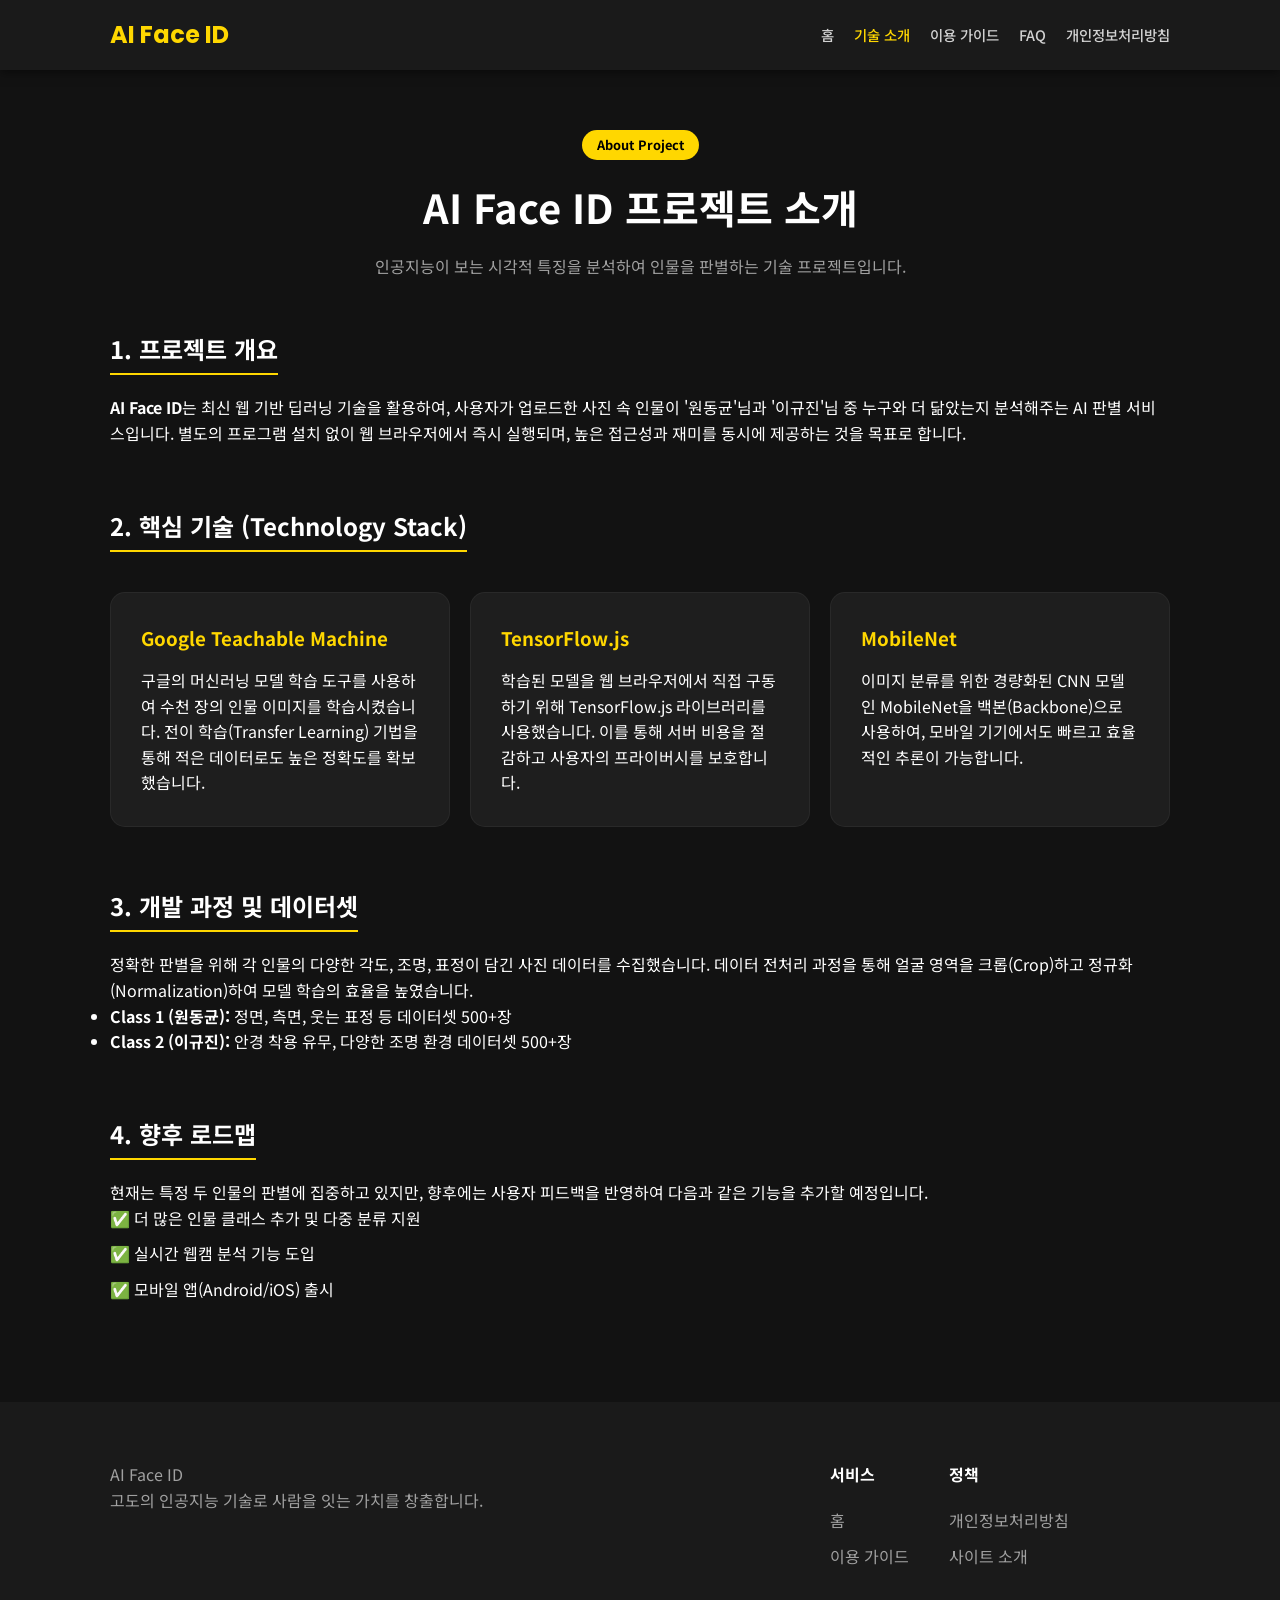
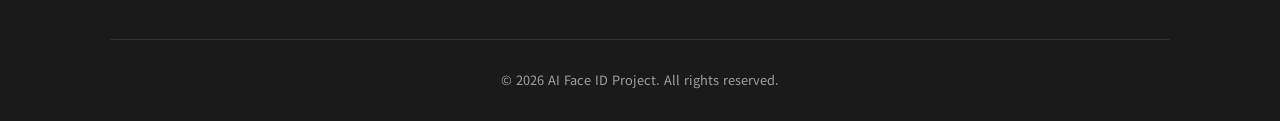
==== about.html @ f64ca8bc "Enhance site for AdSense approval: update policies, improve content, fix navigation" ====
<!DOCTYPE html>
<html lang="ko">
<head>
    <meta charset="UTF-8">
    <meta name="viewport" content="width=device-width, initial-scale=1.0">
    <title>기술 소개 | AI Face ID</title>
    <meta name="description" content="AI Face ID 서비스에 적용된 딥러닝 기술과 개발 배경을 소개합니다. Google Teachable Machine과 TensorFlow.js를 활용했습니다.">
    <link rel="stylesheet" href="style.css">
    <link href="https://fonts.googleapis.com/css2?family=Noto+Sans+KR:wght@300;400;500;700&family=Poppins:wght@600;700&display=swap" rel="stylesheet">
</head>
<body>
    <nav class="navbar">
        <div class="nav-container">
            <a href="index.html" class="nav-logo">AI Face ID</a>
            <div class="nav-menu">
                <a href="index.html">홈</a>
                <a href="about.html" class="active">기술 소개</a>
                <a href="guide.html">이용 가이드</a>
                <a href="faq.html">FAQ</a>
                <a href="privacy.html">개인정보처리방침</a>
            </div>
        </div>
    </nav>

    <main class="main-wrapper container page-content">
        <header class="page-header">
            <span class="badge">About Project</span>
            <h1>AI Face ID 프로젝트 소개</h1>
            <p>인공지능이 보는 시각적 특징을 분석하여 인물을 판별하는 기술 프로젝트입니다.</p>
        </header>

        <section class="content-section">
            <h2>1. 프로젝트 개요</h2>
            <p><strong>AI Face ID</strong>는 최신 웹 기반 딥러닝 기술을 활용하여, 사용자가 업로드한 사진 속 인물이 '원동균'님과 '이규진'님 중 누구와 더 닮았는지 분석해주는 AI 판별 서비스입니다. 별도의 프로그램 설치 없이 웹 브라우저에서 즉시 실행되며, 높은 접근성과 재미를 동시에 제공하는 것을 목표로 합니다.</p>
        </section>
        
        <section class="content-section">
            <h2>2. 핵심 기술 (Technology Stack)</h2>
            <div class="tech-grid">
                <div class="tech-card">
                    <h3>Google Teachable Machine</h3>
                    <p>구글의 머신러닝 모델 학습 도구를 사용하여 수천 장의 인물 이미지를 학습시켰습니다. 전이 학습(Transfer Learning) 기법을 통해 적은 데이터로도 높은 정확도를 확보했습니다.</p>
                </div>
                <div class="tech-card">
                    <h3>TensorFlow.js</h3>
                    <p>학습된 모델을 웹 브라우저에서 직접 구동하기 위해 TensorFlow.js 라이브러리를 사용했습니다. 이를 통해 서버 비용을 절감하고 사용자의 프라이버시를 보호합니다.</p>
                </div>
                <div class="tech-card">
                    <h3>MobileNet</h3>
                    <p>이미지 분류를 위한 경량화된 CNN 모델인 MobileNet을 백본(Backbone)으로 사용하여, 모바일 기기에서도 빠르고 효율적인 추론이 가능합니다.</p>
                </div>
            </div>
        </section>

        <section class="content-section">
            <h2>3. 개발 과정 및 데이터셋</h2>
            <p>정확한 판별을 위해 각 인물의 다양한 각도, 조명, 표정이 담긴 사진 데이터를 수집했습니다. 데이터 전처리 과정을 통해 얼굴 영역을 크롭(Crop)하고 정규화(Normalization)하여 모델 학습의 효율을 높였습니다.</p>
            <ul>
                <li><strong>Class 1 (원동균):</strong> 정면, 측면, 웃는 표정 등 데이터셋 500+장</li>
                <li><strong>Class 2 (이규진):</strong> 안경 착용 유무, 다양한 조명 환경 데이터셋 500+장</li>
            </ul>
        </section>

        <section class="content-section">
            <h2>4. 향후 로드맵</h2>
            <p>현재는 특정 두 인물의 판별에 집중하고 있지만, 향후에는 사용자 피드백을 반영하여 다음과 같은 기능을 추가할 예정입니다.</p>
            <ul class="roadmap-list">
                <li>✅ 더 많은 인물 클래스 추가 및 다중 분류 지원</li>
                <li>✅ 실시간 웹캠 분석 기능 도입</li>
                <li>✅ 모바일 앱(Android/iOS) 출시</li>
            </ul>
        </section>
    </main>

    <footer class="footer">
        <div class="footer-container">
            <div class="footer-info">
                <p class="footer-logo">AI Face ID</p>
                <p>고도의 인공지능 기술로 사람을 잇는 가치를 창출합니다.</p>
            </div>
            <div class="footer-nav">
                <div class="footer-col">
                    <h4>서비스</h4>
                    <a href="index.html">홈</a>
                    <a href="guide.html">이용 가이드</a>
                </div>
                <div class="footer-col">
                    <h4>정책</h4>
                    <a href="privacy.html">개인정보처리방침</a>
                    <a href="about.html">사이트 소개</a>
                </div>
            </div>
            <p class="copyright">&copy; 2026 AI Face ID Project. All rights reserved.</p>
        </div>
    </footer>
</body>
</html>
---- style.css ----
:root {
    --primary-color: #ffd700;
    --secondary-color: #ffffff;
    --bg-dark: #121212;
    --card-bg: #1e1e1e;
    --accent-color: #f39c12;
    --text-muted: #a0a0a0;
    --input-bg: #2d2d2d;
    --nav-bg: #1a1a1a;
}

* {
    box-sizing: border-box;
    margin: 0;
    padding: 0;
    transition: background-color 0.3s, color 0.3s;
}

body {
    background-color: var(--bg-dark);
    color: var(--secondary-color);
    font-family: 'Noto Sans KR', sans-serif;
    line-height: 1.6;
}

/* Navbar */
.navbar {
    background-color: var(--nav-bg);
    height: 70px;
    display: flex;
    align-items: center;
    position: sticky;
    top: 0;
    z-index: 1000;
    box-shadow: 0 2px 10px rgba(0,0,0,0.5);
}

.nav-container {
    width: 100%;
    max-width: 1100px;
    margin: 0 auto;
    padding: 0 20px;
    display: flex;
    justify-content: space-between;
    align-items: center;
}

.nav-logo {
    font-family: 'Poppins', sans-serif;
    font-size: 1.5rem;
    font-weight: 700;
    color: var(--primary-color);
    text-decoration: none;
}

.nav-menu {
    display: flex;
    align-items: center;
    gap: 20px;
}

.nav-menu a {
    text-decoration: none;
    color: var(--secondary-color);
    font-weight: 500;
    font-size: 0.9rem;
    opacity: 0.8;
    transition: opacity 0.3s;
}

.nav-menu a:hover, .nav-menu a.active {
    color: var(--primary-color);
    opacity: 1;
}

/* Page Header */
.page-header {
    text-align: center;
    margin-bottom: 50px;
    padding-top: 20px;
}

.page-header h1 {
    font-size: 2.5rem;
    margin: 15px 0;
}

.page-header p {
    color: var(--text-muted);
}

.badge {
    background: var(--primary-color);
    color: #000;
    padding: 5px 15px;
    border-radius: 50px;
    font-weight: 700;
    font-size: 0.8rem;
    display: inline-block;
}

/* Tech Grid (About Page) */
.tech-grid {
    display: grid;
    grid-template-columns: repeat(auto-fit, minmax(250px, 1fr));
    gap: 20px;
    margin-top: 20px;
}

.tech-card {
    background: var(--card-bg);
    padding: 30px;
    border-radius: 15px;
    border: 1px solid rgba(255, 255, 255, 0.05);
}

.tech-card h3 {
    color: var(--primary-color);
    margin-bottom: 15px;
}

/* Guide Step Cards */
.step-card {
    background: var(--card-bg);
    border-radius: 15px;
    padding: 30px;
    margin-bottom: 20px;
    display: flex;
    gap: 20px;
    align-items: flex-start;
}

.step-number {
    font-size: 2rem;
    font-weight: 900;
    color: rgba(255, 255, 255, 0.1);
    line-height: 1;
}

.step-content h3 {
    margin-bottom: 10px;
    color: var(--secondary-color);
}

.tip-box {
    background: rgba(255, 215, 0, 0.1); /* Low opacity gold */
    border-left: 4px solid var(--primary-color);
    padding: 15px;
    margin-top: 15px;
    border-radius: 5px;
}

.tip-box ul {
    list-style: none;
    margin-top: 10px;
    font-size: 0.9rem;
}

/* FAQ List */
.faq-list {
    display: flex;
    flex-direction: column;
    gap: 15px;
}

.faq-item {
    background: var(--card-bg);
    padding: 25px;
    border-radius: 15px;
    border: 1px solid rgba(255, 255, 255, 0.05);
}

.question {
    color: var(--primary-color);
    margin-bottom: 10px;
    font-size: 1.1rem;
}

.answer {
    color: var(--text-muted);
    padding-left: 10px;
    border-left: 2px solid rgba(255, 255, 255, 0.1);
}

/* Generic Sections */
.content-section {
    margin-bottom: 60px;
}

.content-section h2 {
    border-bottom: 2px solid var(--primary-color);
    display: inline-block;
    padding-bottom: 5px;
    margin-bottom: 20px;
}

.roadmap-list li {
    margin-bottom: 10px;
    list-style: none;
}

/* Footer & Global Layout */
.main-wrapper {
    min-height: 60vh;
    padding: 40px 20px;
    max-width: 1100px;
    margin: 0 auto;
}

.footer {
    background: var(--nav-bg);
    padding: 60px 0 30px;
    color: var(--text-muted);
    margin-top: auto;
}

.footer-container {
    max-width: 1100px;
    margin: 0 auto;
    padding: 0 20px;
    display: grid;
    grid-template-columns: 2fr 1fr;
    gap: 40px;
}

.footer-nav {
    display: flex;
    gap: 40px;
}

.footer-col h4 {
    color: #fff;
    margin-bottom: 20px;
}

.footer-col a {
    display: block;
    color: var(--text-muted);
    text-decoration: none;
    margin-bottom: 10px;
    transition: color 0.3s;
}

.footer-col a:hover {
    color: var(--primary-color);
}

.copyright {
    grid-column: 1 / -1;
    border-top: 1px solid rgba(255,255,255,0.1);
    padding-top: 30px;
    margin-top: 20px;
    text-align: center;
    font-size: 0.8rem;
}

/* Hero & Buttons (From original) */
.hero-banner {
    background: linear-gradient(rgba(0,0,0,0.7), rgba(0,0,0,0.7)), url('https://images.unsplash.com/photo-1507146426996-ef05306b995a?auto=format&fit=crop&q=80&w=1000') no-repeat center/cover;
    height: 400px;
    display: flex;
    justify-content: center;
    align-items: center;
    text-align: center;
    color: #fff;
}

.hero-content h1 {
    font-size: 3rem;
    margin-bottom: 15px;
    font-family: 'Poppins', sans-serif;
}

.btn-main {
    display: inline-block;
    margin-top: 25px;
    background: var(--primary-color);
    color: #000;
    text-decoration: none;
    padding: 12px 30px;
    border-radius: 50px;
    font-weight: 700;
}

.section-card {
    background: var(--card-bg);
    border-radius: 20px;
    padding: 40px;
    margin-bottom: 30px;
    box-shadow: 0 10px 30px rgba(0,0,0,0.3);
}

/* Upload Area */
.upload-container {
    width: 100%;
    max-width: 500px;
    height: 350px;
    margin: 0 auto;
    border: 3px dashed var(--text-muted);
    border-radius: 20px;
    display: flex;
    justify-content: center;
    align-items: center;
    cursor: pointer;
    background: rgba(255,255,255,0.02);
    transition: border-color 0.3s;
}

.upload-container:hover {
    border-color: var(--primary-color);
}

.upload-icon {
    font-size: 4rem;
    display: block;
    margin-bottom: 15px;
}

.btn-primary {
    background: var(--primary-color);
    color: #000;
    border: none;
    padding: 15px 30px;
    border-radius: 10px;
    font-weight: 700;
    cursor: pointer;
    font-size: 1rem;
    width: 100%;
    margin-top: 20px;
}

/* Mobile Responsive */
@media (max-width: 768px) {
    .section-grid, .footer-container, .form-row, .step-card {
        grid-template-columns: 1fr;
        flex-direction: column;
    }
    .hero-content h1 {
        font-size: 2rem;
    }
    .nav-menu {
        gap: 10px;
    }
    .nav-menu a {
        font-size: 0.8rem;
    }
}
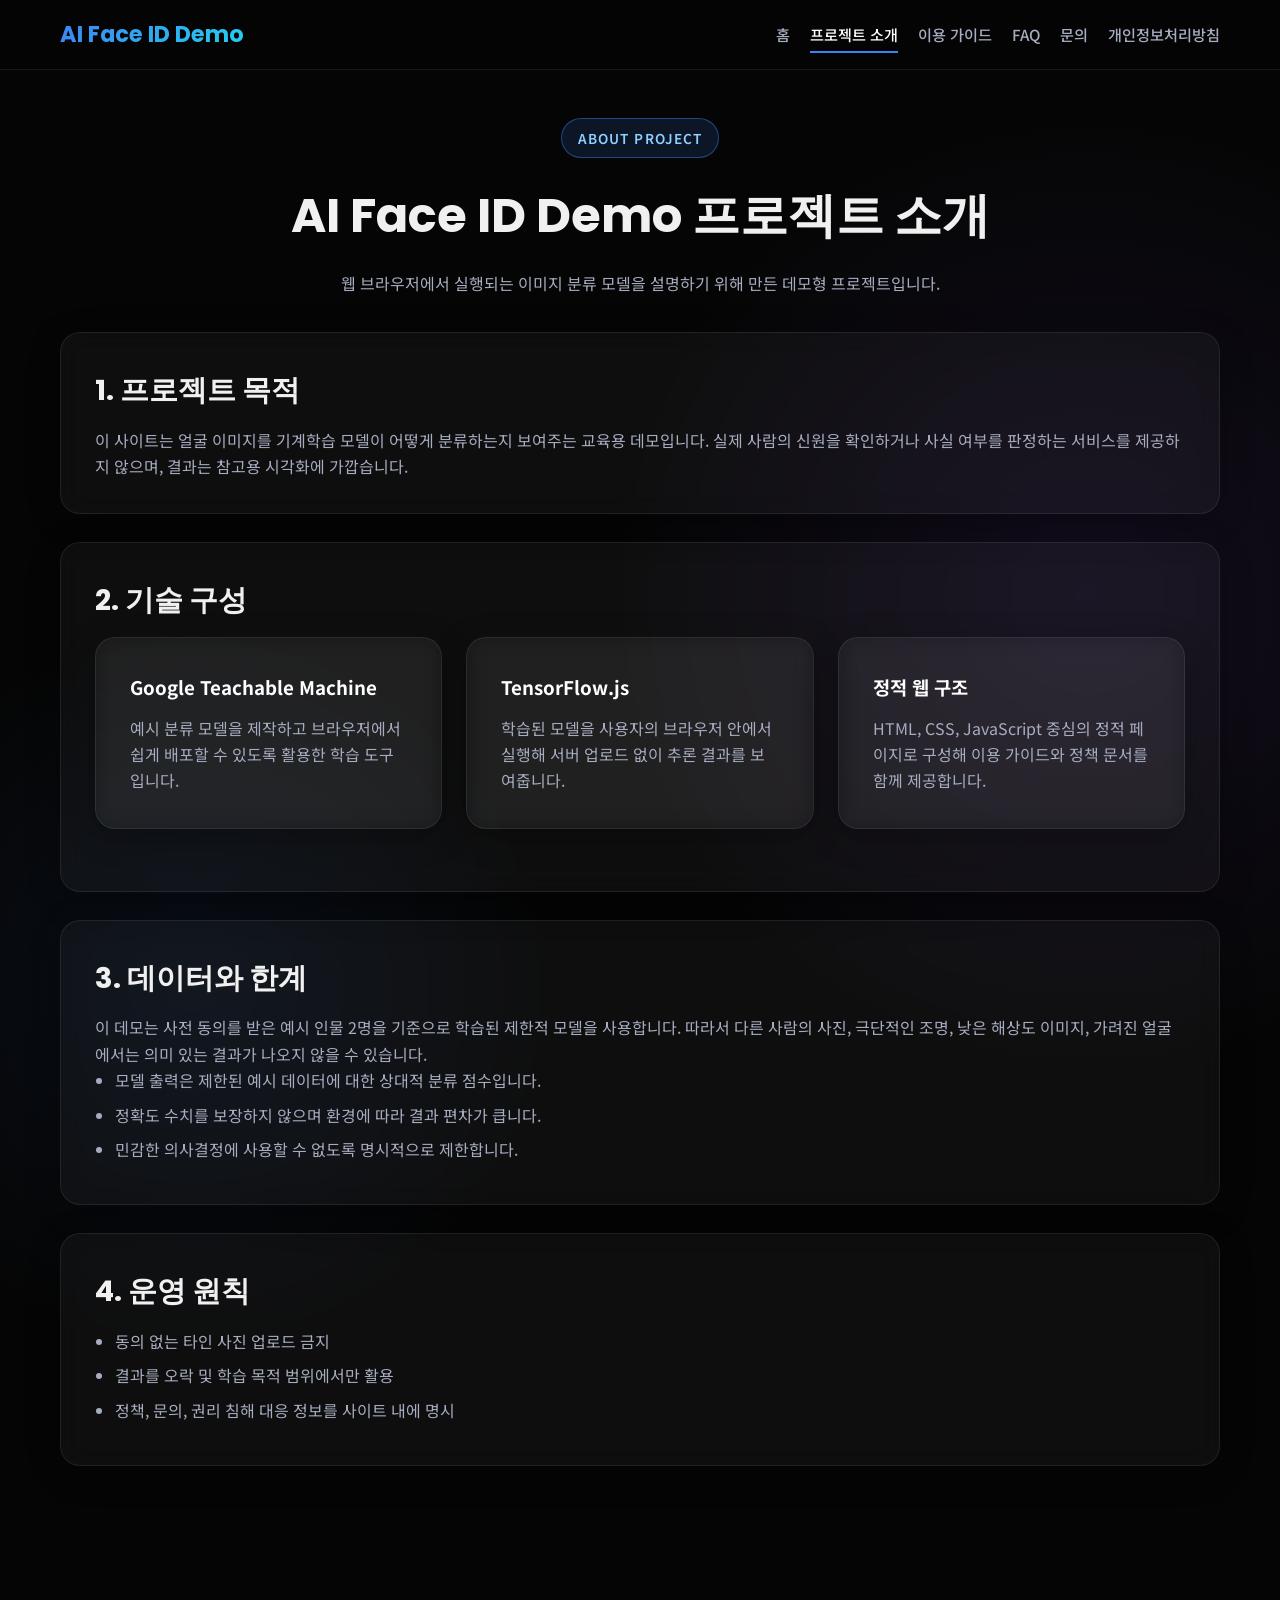
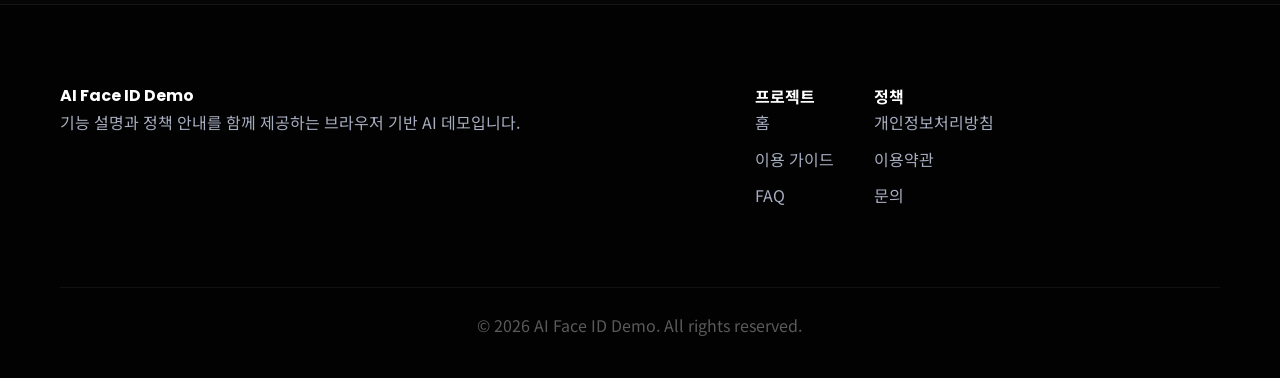
==== commit d8092fde: "Improve site content and policy pages for ad review" ====
--- a/about.html
+++ b/about.html
@@ -3,20 +3,21 @@
 <head>
     <meta charset="UTF-8">
     <meta name="viewport" content="width=device-width, initial-scale=1.0">
-    <title>기술 소개 | AI Face ID</title>
-    <meta name="description" content="AI Face ID 서비스에 적용된 딥러닝 기술과 개발 배경을 소개합니다. Google Teachable Machine과 TensorFlow.js를 활용했습니다.">
+    <title>프로젝트 소개 | AI Face ID Demo</title>
+    <meta name="description" content="AI Face ID Demo의 제작 목적, 기술 구성, 데이터 처리 방식, 책임 있는 운영 원칙을 소개합니다.">
     <link rel="stylesheet" href="style.css">
     <link href="https://fonts.googleapis.com/css2?family=Noto+Sans+KR:wght@300;400;500;700&family=Poppins:wght@600;700&display=swap" rel="stylesheet">
 </head>
 <body>
     <nav class="navbar">
         <div class="nav-container">
-            <a href="index.html" class="nav-logo">AI Face ID</a>
+            <a href="index.html" class="nav-logo">AI Face ID Demo</a>
             <div class="nav-menu">
                 <a href="index.html">홈</a>
-                <a href="about.html" class="active">기술 소개</a>
+                <a href="about.html" class="active">프로젝트 소개</a>
                 <a href="guide.html">이용 가이드</a>
                 <a href="faq.html">FAQ</a>
+                <a href="contact.html">문의</a>
                 <a href="privacy.html">개인정보처리방침</a>
             </div>
         </div>
@@ -25,49 +26,49 @@
     <main class="main-wrapper container page-content">
         <header class="page-header">
             <span class="badge">About Project</span>
-            <h1>AI Face ID 프로젝트 소개</h1>
-            <p>인공지능이 보는 시각적 특징을 분석하여 인물을 판별하는 기술 프로젝트입니다.</p>
+            <h1>AI Face ID Demo 프로젝트 소개</h1>
+            <p>웹 브라우저에서 실행되는 이미지 분류 모델을 설명하기 위해 만든 데모형 프로젝트입니다.</p>
         </header>
 
         <section class="content-section">
-            <h2>1. 프로젝트 개요</h2>
-            <p><strong>AI Face ID</strong>는 최신 웹 기반 딥러닝 기술을 활용하여, 사용자가 업로드한 사진 속 인물이 '원동균'님과 '이규진'님 중 누구와 더 닮았는지 분석해주는 AI 판별 서비스입니다. 별도의 프로그램 설치 없이 웹 브라우저에서 즉시 실행되며, 높은 접근성과 재미를 동시에 제공하는 것을 목표로 합니다.</p>
+            <h2>1. 프로젝트 목적</h2>
+            <p>이 사이트는 얼굴 이미지를 기계학습 모델이 어떻게 분류하는지 보여주는 교육용 데모입니다. 실제 사람의 신원을 확인하거나 사실 여부를 판정하는 서비스를 제공하지 않으며, 결과는 참고용 시각화에 가깝습니다.</p>
         </section>
-        
+
         <section class="content-section">
-            <h2>2. 핵심 기술 (Technology Stack)</h2>
+            <h2>2. 기술 구성</h2>
             <div class="tech-grid">
                 <div class="tech-card">
                     <h3>Google Teachable Machine</h3>
-                    <p>구글의 머신러닝 모델 학습 도구를 사용하여 수천 장의 인물 이미지를 학습시켰습니다. 전이 학습(Transfer Learning) 기법을 통해 적은 데이터로도 높은 정확도를 확보했습니다.</p>
+                    <p>예시 분류 모델을 제작하고 브라우저에서 쉽게 배포할 수 있도록 활용한 학습 도구입니다.</p>
                 </div>
                 <div class="tech-card">
                     <h3>TensorFlow.js</h3>
-                    <p>학습된 모델을 웹 브라우저에서 직접 구동하기 위해 TensorFlow.js 라이브러리를 사용했습니다. 이를 통해 서버 비용을 절감하고 사용자의 프라이버시를 보호합니다.</p>
+                    <p>학습된 모델을 사용자의 브라우저 안에서 실행해 서버 업로드 없이 추론 결과를 보여줍니다.</p>
                 </div>
                 <div class="tech-card">
-                    <h3>MobileNet</h3>
-                    <p>이미지 분류를 위한 경량화된 CNN 모델인 MobileNet을 백본(Backbone)으로 사용하여, 모바일 기기에서도 빠르고 효율적인 추론이 가능합니다.</p>
+                    <h3>정적 웹 구조</h3>
+                    <p>HTML, CSS, JavaScript 중심의 정적 페이지로 구성해 이용 가이드와 정책 문서를 함께 제공합니다.</p>
                 </div>
             </div>
         </section>
 
         <section class="content-section">
-            <h2>3. 개발 과정 및 데이터셋</h2>
-            <p>정확한 판별을 위해 각 인물의 다양한 각도, 조명, 표정이 담긴 사진 데이터를 수집했습니다. 데이터 전처리 과정을 통해 얼굴 영역을 크롭(Crop)하고 정규화(Normalization)하여 모델 학습의 효율을 높였습니다.</p>
+            <h2>3. 데이터와 한계</h2>
+            <p>이 데모는 사전 동의를 받은 예시 인물 2명을 기준으로 학습된 제한적 모델을 사용합니다. 따라서 다른 사람의 사진, 극단적인 조명, 낮은 해상도 이미지, 가려진 얼굴에서는 의미 있는 결과가 나오지 않을 수 있습니다.</p>
             <ul>
-                <li><strong>Class 1 (원동균):</strong> 정면, 측면, 웃는 표정 등 데이터셋 500+장</li>
-                <li><strong>Class 2 (이규진):</strong> 안경 착용 유무, 다양한 조명 환경 데이터셋 500+장</li>
+                <li>모델 출력은 제한된 예시 데이터에 대한 상대적 분류 점수입니다.</li>
+                <li>정확도 수치를 보장하지 않으며 환경에 따라 결과 편차가 큽니다.</li>
+                <li>민감한 의사결정에 사용할 수 없도록 명시적으로 제한합니다.</li>
             </ul>
         </section>
 
         <section class="content-section">
-            <h2>4. 향후 로드맵</h2>
-            <p>현재는 특정 두 인물의 판별에 집중하고 있지만, 향후에는 사용자 피드백을 반영하여 다음과 같은 기능을 추가할 예정입니다.</p>
+            <h2>4. 운영 원칙</h2>
             <ul class="roadmap-list">
-                <li>✅ 더 많은 인물 클래스 추가 및 다중 분류 지원</li>
-                <li>✅ 실시간 웹캠 분석 기능 도입</li>
-                <li>✅ 모바일 앱(Android/iOS) 출시</li>
+                <li>동의 없는 타인 사진 업로드 금지</li>
+                <li>결과를 오락 및 학습 목적 범위에서만 활용</li>
+                <li>정책, 문의, 권리 침해 대응 정보를 사이트 내에 명시</li>
             </ul>
         </section>
     </main>
@@ -75,22 +76,24 @@
     <footer class="footer">
         <div class="footer-container">
             <div class="footer-info">
-                <p class="footer-logo">AI Face ID</p>
-                <p>고도의 인공지능 기술로 사람을 잇는 가치를 창출합니다.</p>
+                <p class="footer-logo">AI Face ID Demo</p>
+                <p>기능 설명과 정책 안내를 함께 제공하는 브라우저 기반 AI 데모입니다.</p>
             </div>
             <div class="footer-nav">
                 <div class="footer-col">
-                    <h4>서비스</h4>
+                    <h4>프로젝트</h4>
                     <a href="index.html">홈</a>
                     <a href="guide.html">이용 가이드</a>
+                    <a href="faq.html">FAQ</a>
                 </div>
                 <div class="footer-col">
                     <h4>정책</h4>
                     <a href="privacy.html">개인정보처리방침</a>
-                    <a href="about.html">사이트 소개</a>
+                    <a href="terms.html">이용약관</a>
+                    <a href="contact.html">문의</a>
                 </div>
             </div>
-            <p class="copyright">&copy; 2026 AI Face ID Project. All rights reserved.</p>
+            <p class="copyright">&copy; 2026 AI Face ID Demo. All rights reserved.</p>
         </div>
     </footer>
 </body>
--- a/style.css
+++ b/style.css
@@ -1,347 +1,724 @@
 :root {
-    --primary-color: #ffd700;
-    --secondary-color: #ffffff;
-    --bg-dark: #121212;
-    --card-bg: #1e1e1e;
-    --accent-color: #f39c12;
-    --text-muted: #a0a0a0;
-    --input-bg: #2d2d2d;
-    --nav-bg: #1a1a1a;
+    --bg-color: #050505;
+    --surface: rgba(255, 255, 255, 0.04);
+    --surface-strong: rgba(255, 255, 255, 0.06);
+    --text-color: #f0f0f0;
+    --text-muted: #a7adc0;
+    --primary: #3b82f6;
+    --secondary: #8b5cf6;
+    --accent: #22d3ee;
+    --success: #22c55e;
+    --danger: #ef4444;
+    --glass-border: rgba(255, 255, 255, 0.08);
+    --nav-bg: rgba(5, 5, 5, 0.82);
+    --card-radius: 20px;
+    --font-heading: 'Poppins', sans-serif;
+    --font-body: 'Noto Sans KR', sans-serif;
 }
 
 * {
     box-sizing: border-box;
     margin: 0;
     padding: 0;
-    transition: background-color 0.3s, color 0.3s;
+}
+
+html {
+    scroll-behavior: smooth;
 }
 
 body {
-    background-color: var(--bg-dark);
-    color: var(--secondary-color);
-    font-family: 'Noto Sans KR', sans-serif;
-    line-height: 1.6;
-}
-
-/* Navbar */
+    min-height: 100vh;
+    background-color: var(--bg-color);
+    background-image:
+        radial-gradient(circle at 15% 50%, rgba(59, 130, 246, 0.08) 0%, transparent 25%),
+        radial-gradient(circle at 85% 30%, rgba(139, 92, 246, 0.1) 0%, transparent 28%);
+    color: var(--text-color);
+    font-family: var(--font-body);
+    line-height: 1.65;
+    overflow-x: hidden;
+}
+
+a {
+    color: inherit;
+}
+
+img {
+    display: block;
+    max-width: 100%;
+}
+
+@keyframes float {
+    0% { transform: translateY(0); }
+    50% { transform: translateY(-10px); }
+    100% { transform: translateY(0); }
+}
+
 .navbar {
-    background-color: var(--nav-bg);
-    height: 70px;
-    display: flex;
-    align-items: center;
     position: sticky;
     top: 0;
     z-index: 1000;
-    box-shadow: 0 2px 10px rgba(0,0,0,0.5);
+    display: flex;
+    align-items: center;
+    min-height: 70px;
+    background: var(--nav-bg);
+    backdrop-filter: blur(12px);
+    border-bottom: 1px solid var(--glass-border);
 }
 
 .nav-container {
     width: 100%;
-    max-width: 1100px;
+    max-width: 1200px;
     margin: 0 auto;
     padding: 0 20px;
     display: flex;
+    align-items: center;
     justify-content: space-between;
+    gap: 24px;
+}
+
+.nav-logo,
+.footer-logo {
+    font-family: var(--font-heading);
+    font-weight: 700;
+    text-decoration: none;
+}
+
+.nav-logo {
+    font-size: 1.4rem;
+    background: linear-gradient(135deg, var(--primary), var(--accent));
+    -webkit-background-clip: text;
+    -webkit-text-fill-color: transparent;
+}
+
+.nav-menu {
+    display: flex;
+    flex-wrap: wrap;
+    justify-content: flex-end;
+    gap: 20px;
+}
+
+.nav-menu a {
+    position: relative;
+    color: var(--text-muted);
+    text-decoration: none;
+    font-size: 0.95rem;
+    font-weight: 500;
+}
+
+.nav-menu a:hover,
+.nav-menu a.active {
+    color: #fff;
+}
+
+.nav-menu a::after {
+    content: "";
+    position: absolute;
+    left: 0;
+    bottom: -6px;
+    width: 0;
+    height: 2px;
+    background: var(--primary);
+    transition: width 0.25s ease;
+}
+
+.nav-menu a:hover::after,
+.nav-menu a.active::after {
+    width: 100%;
+}
+
+.hero-banner {
+    position: relative;
+    min-height: 76vh;
+    padding: 110px 20px 180px;
+    display: flex;
     align-items: center;
-}
-
-.nav-logo {
-    font-family: 'Poppins', sans-serif;
-    font-size: 1.5rem;
+    justify-content: center;
+    text-align: center;
+    background: url('https://images.unsplash.com/photo-1620712943543-bcc4688e7485?q=80&w=1965&auto=format&fit=crop') no-repeat center center / cover;
+    overflow: hidden;
+}
+
+.hero-banner::before {
+    content: "";
+    position: absolute;
+    inset: 0;
+    background: rgba(5, 5, 5, 0.72);
+}
+
+.hero-banner::after {
+    content: "";
+    position: absolute;
+    inset: 0;
+    background: radial-gradient(circle at center, transparent 0%, var(--bg-color) 88%);
+}
+
+.hero-content {
+    position: relative;
+    z-index: 1;
+    max-width: 820px;
+    animation: float 6s ease-in-out infinite;
+}
+
+.badge {
+    display: inline-block;
+    margin-bottom: 18px;
+    padding: 8px 16px;
+    border-radius: 999px;
+    border: 1px solid rgba(59, 130, 246, 0.45);
+    background: rgba(59, 130, 246, 0.14);
+    color: #8fd0ff;
+    font-size: 0.85rem;
+    font-weight: 600;
+    letter-spacing: 0.08em;
+    text-transform: uppercase;
+}
+
+.hero-content h1,
+.page-header h1,
+.section-header h2,
+.section-card h2,
+.cta-section h3,
+.content-section h2 {
+    font-family: var(--font-heading);
+}
+
+.hero-content h1 {
+    margin-bottom: 18px;
+    font-size: clamp(2.7rem, 5vw, 4.3rem);
+    line-height: 1.08;
+    background: linear-gradient(to right, #fff, #a5f3fc);
+    -webkit-background-clip: text;
+    -webkit-text-fill-color: transparent;
+}
+
+.hero-content p,
+.page-header p,
+.section-header p,
+.section-card p,
+.content-section p,
+.answer p,
+.privacy-section p,
+.footer-info p,
+.helper-text {
+    color: var(--text-muted);
+}
+
+.hero-content p {
+    max-width: 680px;
+    margin: 0 auto 36px;
+    font-size: 1.12rem;
+}
+
+.btn-main,
+.btn-secondary,
+.btn-primary {
+    border: none;
+    text-decoration: none;
+    cursor: pointer;
+    transition: transform 0.25s ease, box-shadow 0.25s ease, background 0.25s ease;
+}
+
+.btn-main,
+.btn-secondary {
+    display: inline-flex;
+    align-items: center;
+    justify-content: center;
+    min-height: 52px;
+    padding: 14px 28px;
+    border-radius: 999px;
     font-weight: 700;
-    color: var(--primary-color);
-    text-decoration: none;
-}
-
-.nav-menu {
-    display: flex;
-    align-items: center;
-    gap: 20px;
-}
-
-.nav-menu a {
-    text-decoration: none;
-    color: var(--secondary-color);
-    font-weight: 500;
-    font-size: 0.9rem;
-    opacity: 0.8;
-    transition: opacity 0.3s;
-}
-
-.nav-menu a:hover, .nav-menu a.active {
-    color: var(--primary-color);
-    opacity: 1;
-}
-
-/* Page Header */
+}
+
+.btn-main {
+    background: linear-gradient(90deg, var(--primary), var(--secondary));
+    color: #fff;
+    box-shadow: 0 10px 26px rgba(59, 130, 246, 0.28);
+}
+
+.btn-secondary {
+    background: rgba(255, 255, 255, 0.06);
+    border: 1px solid var(--glass-border);
+    color: #fff;
+}
+
+.btn-main:hover,
+.btn-secondary:hover,
+.btn-primary:hover {
+    transform: translateY(-2px);
+}
+
+.btn-main.small,
+.btn-secondary {
+    min-height: 48px;
+}
+
+.main-wrapper,
+.footer-container,
+.page-content {
+    max-width: 1200px;
+    margin-left: auto;
+    margin-right: auto;
+}
+
+.main-wrapper {
+    position: relative;
+    z-index: 2;
+    margin-top: -90px;
+    padding: 0 20px 70px;
+}
+
+.page-content {
+    margin-top: 0;
+    padding-top: 48px;
+}
+
+.section-card,
+.info-block,
+.tech-card,
+.faq-item,
+.content-section,
+.step-card,
+.cta-section,
+.privacy-section {
+    margin-bottom: 28px;
+    padding: 34px;
+    border: 1px solid var(--glass-border);
+    border-radius: var(--card-radius);
+    background: var(--surface);
+    backdrop-filter: blur(12px);
+    box-shadow: 0 8px 32px rgba(0, 0, 0, 0.3);
+}
+
+.section-card:hover,
+.info-block:hover,
+.tech-card:hover,
+.step-card:hover {
+    border-color: rgba(59, 130, 246, 0.32);
+}
+
+.notice-card {
+    border-color: rgba(34, 211, 238, 0.28);
+    background: linear-gradient(180deg, rgba(34, 211, 238, 0.08), rgba(255, 255, 255, 0.03));
+}
+
+.plain-list,
+.content-section ul,
+.privacy-section ul,
+.roadmap-list,
+.tip-box ul {
+    padding-left: 20px;
+    color: var(--text-muted);
+}
+
+.plain-list li,
+.content-section li,
+.privacy-section li,
+.roadmap-list li,
+.tip-box li,
+.info-block li {
+    margin-bottom: 8px;
+}
+
+.section-header,
 .page-header {
     text-align: center;
-    margin-bottom: 50px;
-    padding-top: 20px;
+    margin-bottom: 30px;
+}
+
+.section-header.left {
+    text-align: left;
+}
+
+.section-header h2,
+.section-card h2,
+.content-section h2,
+.privacy-section h2 {
+    margin-bottom: 12px;
+    font-size: 1.8rem;
+}
+
+.page-header {
+    margin-bottom: 36px;
 }
 
 .page-header h1 {
-    font-size: 2.5rem;
-    margin: 15px 0;
-}
-
-.page-header p {
+    margin-bottom: 14px;
+    font-size: clamp(2rem, 4vw, 3rem);
+}
+
+.upload-area {
+    display: grid;
+    gap: 20px;
+}
+
+.upload-container {
+    width: 100%;
+    max-width: 650px;
+    min-height: 380px;
+    margin: 0 auto;
+    border: 2px dashed rgba(255, 255, 255, 0.18);
+    border-radius: var(--card-radius);
+    background: rgba(0, 0, 0, 0.22);
+    display: flex;
+    align-items: center;
+    justify-content: center;
+    overflow: hidden;
+    transition: border-color 0.25s ease, background 0.25s ease;
+}
+
+.upload-container:hover {
+    border-color: rgba(59, 130, 246, 0.7);
+    background: rgba(59, 130, 246, 0.06);
+}
+
+.upload-label,
+#image-preview-container {
+    width: 100%;
+    min-height: 380px;
+    display: flex;
+    align-items: center;
+    justify-content: center;
+    cursor: pointer;
+}
+
+#upload-placeholder {
+    text-align: center;
+    padding: 28px;
+}
+
+.upload-icon {
+    display: block;
+    margin-bottom: 16px;
+    font-size: 3.5rem;
+}
+
+.upload-hint {
+    display: inline-block;
+    margin-top: 10px;
     color: var(--text-muted);
-}
-
-.badge {
-    background: var(--primary-color);
-    color: #000;
-    padding: 5px 15px;
-    border-radius: 50px;
+    font-size: 0.95rem;
+}
+
+#image-preview {
+    max-width: 100%;
+    max-height: 380px;
+    object-fit: contain;
+}
+
+.btn-primary {
+    display: block;
+    width: 100%;
+    max-width: 650px;
+    margin: 0 auto;
+    padding: 16px 18px;
+    border-radius: 12px;
+    background: var(--primary);
+    color: #fff;
+    font-size: 1.04rem;
     font-weight: 700;
-    font-size: 0.8rem;
-    display: inline-block;
-}
-
-/* Tech Grid (About Page) */
+    box-shadow: 0 8px 24px rgba(59, 130, 246, 0.28);
+}
+
+.btn-primary:disabled {
+    opacity: 0.7;
+    cursor: wait;
+}
+
+.controls {
+    display: grid;
+    gap: 12px;
+}
+
+.helper-text {
+    text-align: center;
+    font-size: 0.94rem;
+}
+
+.status-message {
+    margin-bottom: 18px;
+    padding: 14px 16px;
+    border-radius: 12px;
+    background: rgba(255, 255, 255, 0.04);
+    border: 1px solid var(--glass-border);
+    color: #fff;
+}
+
+.status-message[data-state="success"] {
+    border-color: rgba(34, 197, 94, 0.4);
+    background: rgba(34, 197, 94, 0.08);
+}
+
+.status-message[data-state="error"] {
+    border-color: rgba(239, 68, 68, 0.4);
+    background: rgba(239, 68, 68, 0.08);
+}
+
+.prediction-bar {
+    margin-bottom: 16px;
+}
+
+.label-text {
+    display: flex;
+    justify-content: space-between;
+    gap: 16px;
+    margin-bottom: 8px;
+    font-weight: 600;
+}
+
+.bar-bg {
+    height: 14px;
+    overflow: hidden;
+    border-radius: 999px;
+    background: rgba(255, 255, 255, 0.08);
+}
+
+.bar-fill {
+    height: 100%;
+    width: 0;
+    border-radius: inherit;
+    background: linear-gradient(90deg, var(--primary), var(--accent));
+    transition: width 0.35s ease;
+}
+
+.section-grid,
+.policy-grid,
 .tech-grid {
     display: grid;
-    grid-template-columns: repeat(auto-fit, minmax(250px, 1fr));
-    gap: 20px;
-    margin-top: 20px;
-}
-
-.tech-card {
-    background: var(--card-bg);
-    padding: 30px;
-    border-radius: 15px;
-    border: 1px solid rgba(255, 255, 255, 0.05);
-}
-
-.tech-card h3 {
-    color: var(--primary-color);
-    margin-bottom: 15px;
-}
-
-/* Guide Step Cards */
+    gap: 24px;
+}
+
+.section-grid,
+.policy-grid {
+    grid-template-columns: repeat(auto-fit, minmax(260px, 1fr));
+}
+
+.tech-grid {
+    grid-template-columns: repeat(auto-fit, minmax(220px, 1fr));
+}
+
+.info-block {
+    text-align: center;
+}
+
+.info-block .icon {
+    display: inline-flex;
+    align-items: center;
+    justify-content: center;
+    width: 78px;
+    height: 78px;
+    margin-bottom: 18px;
+    border-radius: 50%;
+    border: 1px solid var(--glass-border);
+    background: rgba(255, 255, 255, 0.05);
+    font-size: 2rem;
+}
+
+.info-block h3,
+.policy-item h3,
+.tech-card h3,
+.step-content h3,
+.faq-item h3 {
+    margin-bottom: 12px;
+    color: #fff;
+}
+
+.info-block ul {
+    text-align: left;
+    padding-left: 20px;
+}
+
+.feature-tags {
+    display: flex;
+    flex-wrap: wrap;
+    gap: 10px;
+    margin-top: 18px;
+}
+
+.feature-tags span {
+    padding: 8px 12px;
+    border-radius: 999px;
+    background: rgba(255, 255, 255, 0.06);
+    color: #d8e0ff;
+    font-size: 0.9rem;
+}
+
+.policy-item {
+    padding: 24px;
+    border-radius: 18px;
+    background: var(--surface-strong);
+    border: 1px solid rgba(255, 255, 255, 0.06);
+}
+
+.cta-row {
+    display: flex;
+    flex-wrap: wrap;
+    gap: 14px;
+    margin-top: 18px;
+}
+
+.contact-form input,
+.contact-form textarea {
+    width: 100%;
+    padding: 14px 16px;
+    margin-bottom: 14px;
+    border: 1px solid var(--glass-border);
+    border-radius: 10px;
+    background: rgba(0, 0, 0, 0.28);
+    color: #fff;
+    font: inherit;
+}
+
+.contact-form input:focus,
+.contact-form textarea:focus {
+    outline: none;
+    border-color: rgba(59, 130, 246, 0.65);
+    box-shadow: 0 0 0 3px rgba(59, 130, 246, 0.12);
+}
+
+.form-row {
+    display: grid;
+    grid-template-columns: repeat(2, minmax(0, 1fr));
+    gap: 14px;
+}
+
 .step-card {
-    background: var(--card-bg);
-    border-radius: 15px;
-    padding: 30px;
-    margin-bottom: 20px;
-    display: flex;
-    gap: 20px;
-    align-items: flex-start;
+    display: grid;
+    grid-template-columns: 92px 1fr;
+    gap: 24px;
+    align-items: start;
 }
 
 .step-number {
-    font-size: 2rem;
-    font-weight: 900;
-    color: rgba(255, 255, 255, 0.1);
-    line-height: 1;
-}
-
-.step-content h3 {
-    margin-bottom: 10px;
-    color: var(--secondary-color);
+    display: flex;
+    align-items: center;
+    justify-content: center;
+    min-height: 92px;
+    border-radius: 20px;
+    background: linear-gradient(135deg, rgba(59, 130, 246, 0.16), rgba(139, 92, 246, 0.16));
+    color: #fff;
+    font-family: var(--font-heading);
+    font-size: 1.5rem;
 }
 
 .tip-box {
-    background: rgba(255, 215, 0, 0.1); /* Low opacity gold */
-    border-left: 4px solid var(--primary-color);
-    padding: 15px;
-    margin-top: 15px;
-    border-radius: 5px;
-}
-
-.tip-box ul {
-    list-style: none;
-    margin-top: 10px;
-    font-size: 0.9rem;
-}
-
-/* FAQ List */
-.faq-list {
-    display: flex;
-    flex-direction: column;
-    gap: 15px;
-}
-
-.faq-item {
-    background: var(--card-bg);
-    padding: 25px;
-    border-radius: 15px;
-    border: 1px solid rgba(255, 255, 255, 0.05);
-}
-
-.question {
-    color: var(--primary-color);
-    margin-bottom: 10px;
-    font-size: 1.1rem;
-}
-
-.answer {
+    margin-top: 18px;
+    padding: 18px 20px;
+    border-radius: 16px;
+    background: rgba(255, 255, 255, 0.04);
+    border: 1px solid rgba(255, 255, 255, 0.08);
+}
+
+.last-updated {
+    margin-bottom: 22px;
     color: var(--text-muted);
-    padding-left: 10px;
-    border-left: 2px solid rgba(255, 255, 255, 0.1);
-}
-
-/* Generic Sections */
-.content-section {
-    margin-bottom: 60px;
-}
-
-.content-section h2 {
-    border-bottom: 2px solid var(--primary-color);
-    display: inline-block;
-    padding-bottom: 5px;
-    margin-bottom: 20px;
-}
-
-.roadmap-list li {
-    margin-bottom: 10px;
-    list-style: none;
-}
-
-/* Footer & Global Layout */
-.main-wrapper {
-    min-height: 60vh;
-    padding: 40px 20px;
-    max-width: 1100px;
-    margin: 0 auto;
 }
 
 .footer {
-    background: var(--nav-bg);
-    padding: 60px 0 30px;
-    color: var(--text-muted);
-    margin-top: auto;
+    margin-top: 40px;
+    padding: 78px 0 40px;
+    border-top: 1px solid var(--glass-border);
+    background: rgba(0, 0, 0, 0.55);
 }
 
 .footer-container {
-    max-width: 1100px;
-    margin: 0 auto;
     padding: 0 20px;
     display: grid;
-    grid-template-columns: 2fr 1fr;
+    grid-template-columns: 1.4fr 1fr;
+    gap: 44px;
+}
+
+.footer-info p:first-of-type,
+.footer-col h4 {
+    color: #fff;
+}
+
+.footer-nav {
+    display: flex;
     gap: 40px;
-}
-
-.footer-nav {
-    display: flex;
-    gap: 40px;
-}
-
-.footer-col h4 {
-    color: #fff;
-    margin-bottom: 20px;
 }
 
 .footer-col a {
     display: block;
+    margin-bottom: 10px;
+    text-decoration: none;
     color: var(--text-muted);
-    text-decoration: none;
-    margin-bottom: 10px;
-    transition: color 0.3s;
 }
 
 .footer-col a:hover {
-    color: var(--primary-color);
+    color: #fff;
 }
 
 .copyright {
     grid-column: 1 / -1;
-    border-top: 1px solid rgba(255,255,255,0.1);
-    padding-top: 30px;
-    margin-top: 20px;
+    margin-top: 24px;
+    padding-top: 24px;
     text-align: center;
-    font-size: 0.8rem;
-}
-
-/* Hero & Buttons (From original) */
-.hero-banner {
-    background: linear-gradient(rgba(0,0,0,0.7), rgba(0,0,0,0.7)), url('https://images.unsplash.com/photo-1507146426996-ef05306b995a?auto=format&fit=crop&q=80&w=1000') no-repeat center/cover;
-    height: 400px;
-    display: flex;
-    justify-content: center;
-    align-items: center;
-    text-align: center;
-    color: #fff;
-}
-
-.hero-content h1 {
-    font-size: 3rem;
-    margin-bottom: 15px;
-    font-family: 'Poppins', sans-serif;
-}
-
-.btn-main {
-    display: inline-block;
-    margin-top: 25px;
-    background: var(--primary-color);
-    color: #000;
-    text-decoration: none;
-    padding: 12px 30px;
-    border-radius: 50px;
-    font-weight: 700;
-}
-
-.section-card {
-    background: var(--card-bg);
-    border-radius: 20px;
-    padding: 40px;
-    margin-bottom: 30px;
-    box-shadow: 0 10px 30px rgba(0,0,0,0.3);
-}
-
-/* Upload Area */
-.upload-container {
-    width: 100%;
-    max-width: 500px;
-    height: 350px;
-    margin: 0 auto;
-    border: 3px dashed var(--text-muted);
-    border-radius: 20px;
-    display: flex;
-    justify-content: center;
-    align-items: center;
-    cursor: pointer;
-    background: rgba(255,255,255,0.02);
-    transition: border-color 0.3s;
-}
-
-.upload-container:hover {
-    border-color: var(--primary-color);
-}
-
-.upload-icon {
-    font-size: 4rem;
-    display: block;
-    margin-bottom: 15px;
-}
-
-.btn-primary {
-    background: var(--primary-color);
-    color: #000;
-    border: none;
-    padding: 15px 30px;
-    border-radius: 10px;
-    font-weight: 700;
-    cursor: pointer;
-    font-size: 1rem;
-    width: 100%;
-    margin-top: 20px;
-}
-
-/* Mobile Responsive */
+    color: rgba(255, 255, 255, 0.35);
+    border-top: 1px solid rgba(255, 255, 255, 0.06);
+}
+
+@media (max-width: 900px) {
+    .nav-container {
+        align-items: flex-start;
+        flex-direction: column;
+        padding-top: 14px;
+        padding-bottom: 14px;
+    }
+
+    .navbar {
+        min-height: auto;
+    }
+
+    .main-wrapper {
+        margin-top: -60px;
+    }
+
+    .step-card,
+    .footer-container {
+        grid-template-columns: 1fr;
+    }
+}
+
 @media (max-width: 768px) {
-    .section-grid, .footer-container, .form-row, .step-card {
+    .hero-banner {
+        min-height: 68vh;
+        padding-bottom: 140px;
+    }
+
+    .nav-menu {
+        gap: 14px;
+    }
+
+    .section-card,
+    .info-block,
+    .tech-card,
+    .faq-item,
+    .content-section,
+    .step-card,
+    .cta-section,
+    .privacy-section {
+        padding: 24px;
+    }
+
+    .form-row,
+    .footer-nav {
         grid-template-columns: 1fr;
         flex-direction: column;
     }
-    .hero-content h1 {
-        font-size: 2rem;
-    }
-    .nav-menu {
-        gap: 10px;
-    }
-    .nav-menu a {
-        font-size: 0.8rem;
-    }
-}
+
+    .cta-row {
+        flex-direction: column;
+    }
+
+    .btn-main,
+    .btn-secondary,
+    .btn-primary {
+        width: 100%;
+    }
+
+    .upload-container,
+    .upload-label,
+    #image-preview-container {
+        min-height: 300px;
+    }
+}
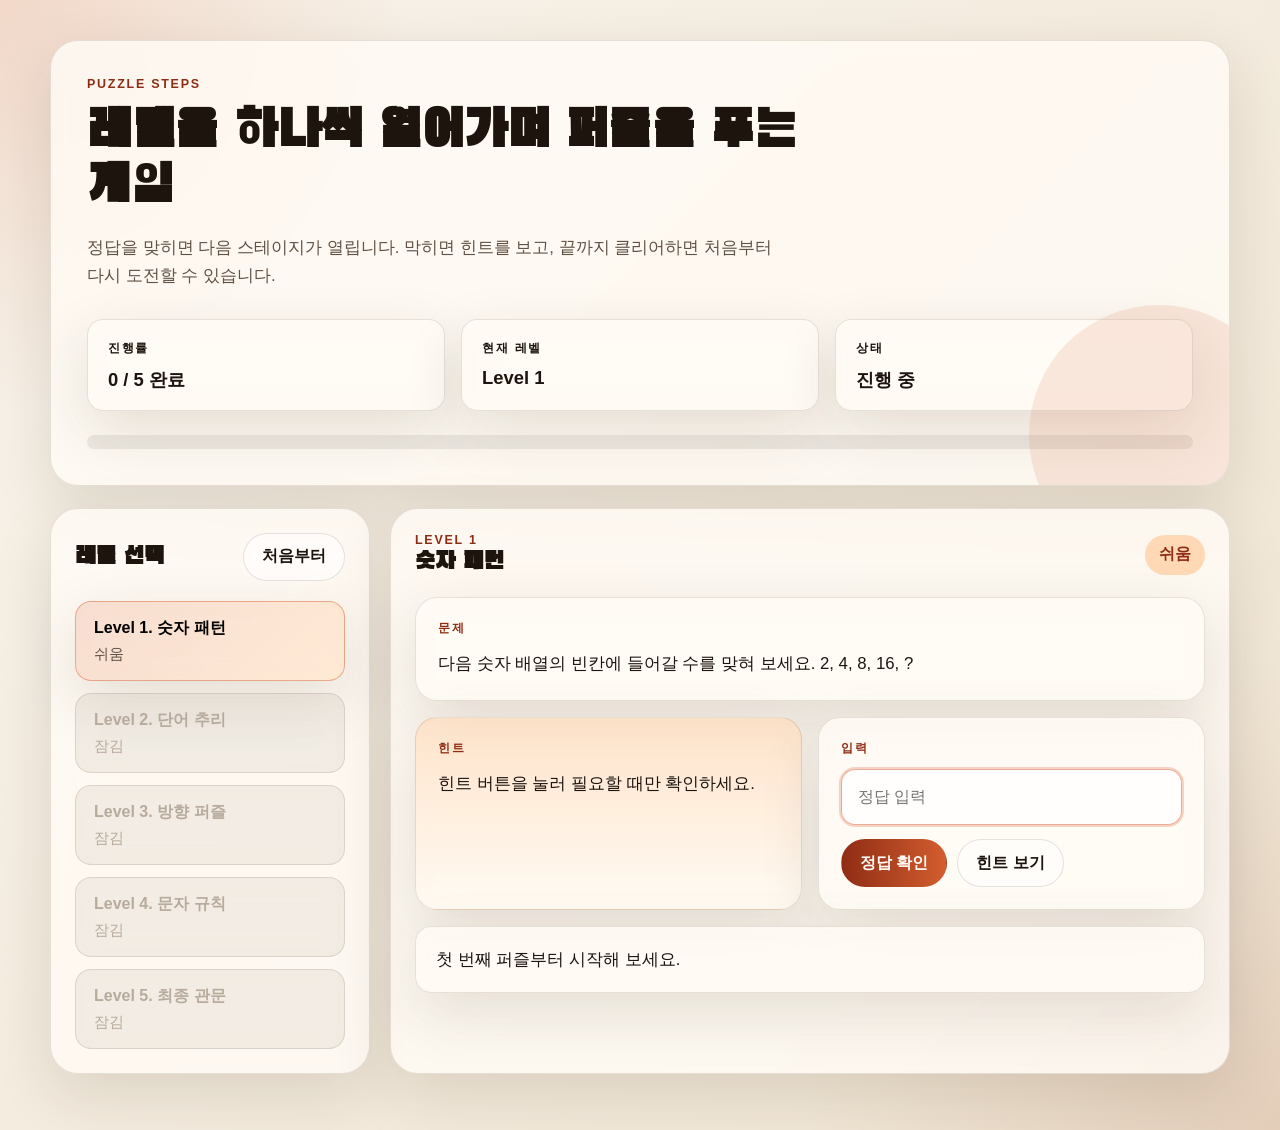
==== commit 797fc22f: "Convert site into level-based puzzle game" ====
--- a/about.html
+++ b/about.html
@@ -2,99 +2,14 @@
 <html lang="ko">
 <head>
     <meta charset="UTF-8">
+    <meta http-equiv="refresh" content="0; url=index.html">
     <meta name="viewport" content="width=device-width, initial-scale=1.0">
-    <title>프로젝트 소개 | AI Face ID Demo</title>
-    <meta name="description" content="AI Face ID Demo의 제작 목적, 기술 구성, 데이터 처리 방식, 책임 있는 운영 원칙을 소개합니다.">
-    <link rel="stylesheet" href="style.css">
-    <link href="https://fonts.googleapis.com/css2?family=Noto+Sans+KR:wght@300;400;500;700&family=Poppins:wght@600;700&display=swap" rel="stylesheet">
+    <title>Puzzle Steps</title>
+    <script>
+        window.location.replace("index.html");
+    </script>
 </head>
 <body>
-    <nav class="navbar">
-        <div class="nav-container">
-            <a href="index.html" class="nav-logo">AI Face ID Demo</a>
-            <div class="nav-menu">
-                <a href="index.html">홈</a>
-                <a href="about.html" class="active">프로젝트 소개</a>
-                <a href="guide.html">이용 가이드</a>
-                <a href="faq.html">FAQ</a>
-                <a href="contact.html">문의</a>
-                <a href="privacy.html">개인정보처리방침</a>
-            </div>
-        </div>
-    </nav>
-
-    <main class="main-wrapper container page-content">
-        <header class="page-header">
-            <span class="badge">About Project</span>
-            <h1>AI Face ID Demo 프로젝트 소개</h1>
-            <p>웹 브라우저에서 실행되는 이미지 분류 모델을 설명하기 위해 만든 데모형 프로젝트입니다.</p>
-        </header>
-
-        <section class="content-section">
-            <h2>1. 프로젝트 목적</h2>
-            <p>이 사이트는 얼굴 이미지를 기계학습 모델이 어떻게 분류하는지 보여주는 교육용 데모입니다. 실제 사람의 신원을 확인하거나 사실 여부를 판정하는 서비스를 제공하지 않으며, 결과는 참고용 시각화에 가깝습니다.</p>
-        </section>
-
-        <section class="content-section">
-            <h2>2. 기술 구성</h2>
-            <div class="tech-grid">
-                <div class="tech-card">
-                    <h3>Google Teachable Machine</h3>
-                    <p>예시 분류 모델을 제작하고 브라우저에서 쉽게 배포할 수 있도록 활용한 학습 도구입니다.</p>
-                </div>
-                <div class="tech-card">
-                    <h3>TensorFlow.js</h3>
-                    <p>학습된 모델을 사용자의 브라우저 안에서 실행해 서버 업로드 없이 추론 결과를 보여줍니다.</p>
-                </div>
-                <div class="tech-card">
-                    <h3>정적 웹 구조</h3>
-                    <p>HTML, CSS, JavaScript 중심의 정적 페이지로 구성해 이용 가이드와 정책 문서를 함께 제공합니다.</p>
-                </div>
-            </div>
-        </section>
-
-        <section class="content-section">
-            <h2>3. 데이터와 한계</h2>
-            <p>이 데모는 사전 동의를 받은 예시 인물 2명을 기준으로 학습된 제한적 모델을 사용합니다. 따라서 다른 사람의 사진, 극단적인 조명, 낮은 해상도 이미지, 가려진 얼굴에서는 의미 있는 결과가 나오지 않을 수 있습니다.</p>
-            <ul>
-                <li>모델 출력은 제한된 예시 데이터에 대한 상대적 분류 점수입니다.</li>
-                <li>정확도 수치를 보장하지 않으며 환경에 따라 결과 편차가 큽니다.</li>
-                <li>민감한 의사결정에 사용할 수 없도록 명시적으로 제한합니다.</li>
-            </ul>
-        </section>
-
-        <section class="content-section">
-            <h2>4. 운영 원칙</h2>
-            <ul class="roadmap-list">
-                <li>동의 없는 타인 사진 업로드 금지</li>
-                <li>결과를 오락 및 학습 목적 범위에서만 활용</li>
-                <li>정책, 문의, 권리 침해 대응 정보를 사이트 내에 명시</li>
-            </ul>
-        </section>
-    </main>
-
-    <footer class="footer">
-        <div class="footer-container">
-            <div class="footer-info">
-                <p class="footer-logo">AI Face ID Demo</p>
-                <p>기능 설명과 정책 안내를 함께 제공하는 브라우저 기반 AI 데모입니다.</p>
-            </div>
-            <div class="footer-nav">
-                <div class="footer-col">
-                    <h4>프로젝트</h4>
-                    <a href="index.html">홈</a>
-                    <a href="guide.html">이용 가이드</a>
-                    <a href="faq.html">FAQ</a>
-                </div>
-                <div class="footer-col">
-                    <h4>정책</h4>
-                    <a href="privacy.html">개인정보처리방침</a>
-                    <a href="terms.html">이용약관</a>
-                    <a href="contact.html">문의</a>
-                </div>
-            </div>
-            <p class="copyright">&copy; 2026 AI Face ID Demo. All rights reserved.</p>
-        </div>
-    </footer>
+    <p><a href="index.html">게임으로 이동</a></p>
 </body>
 </html>
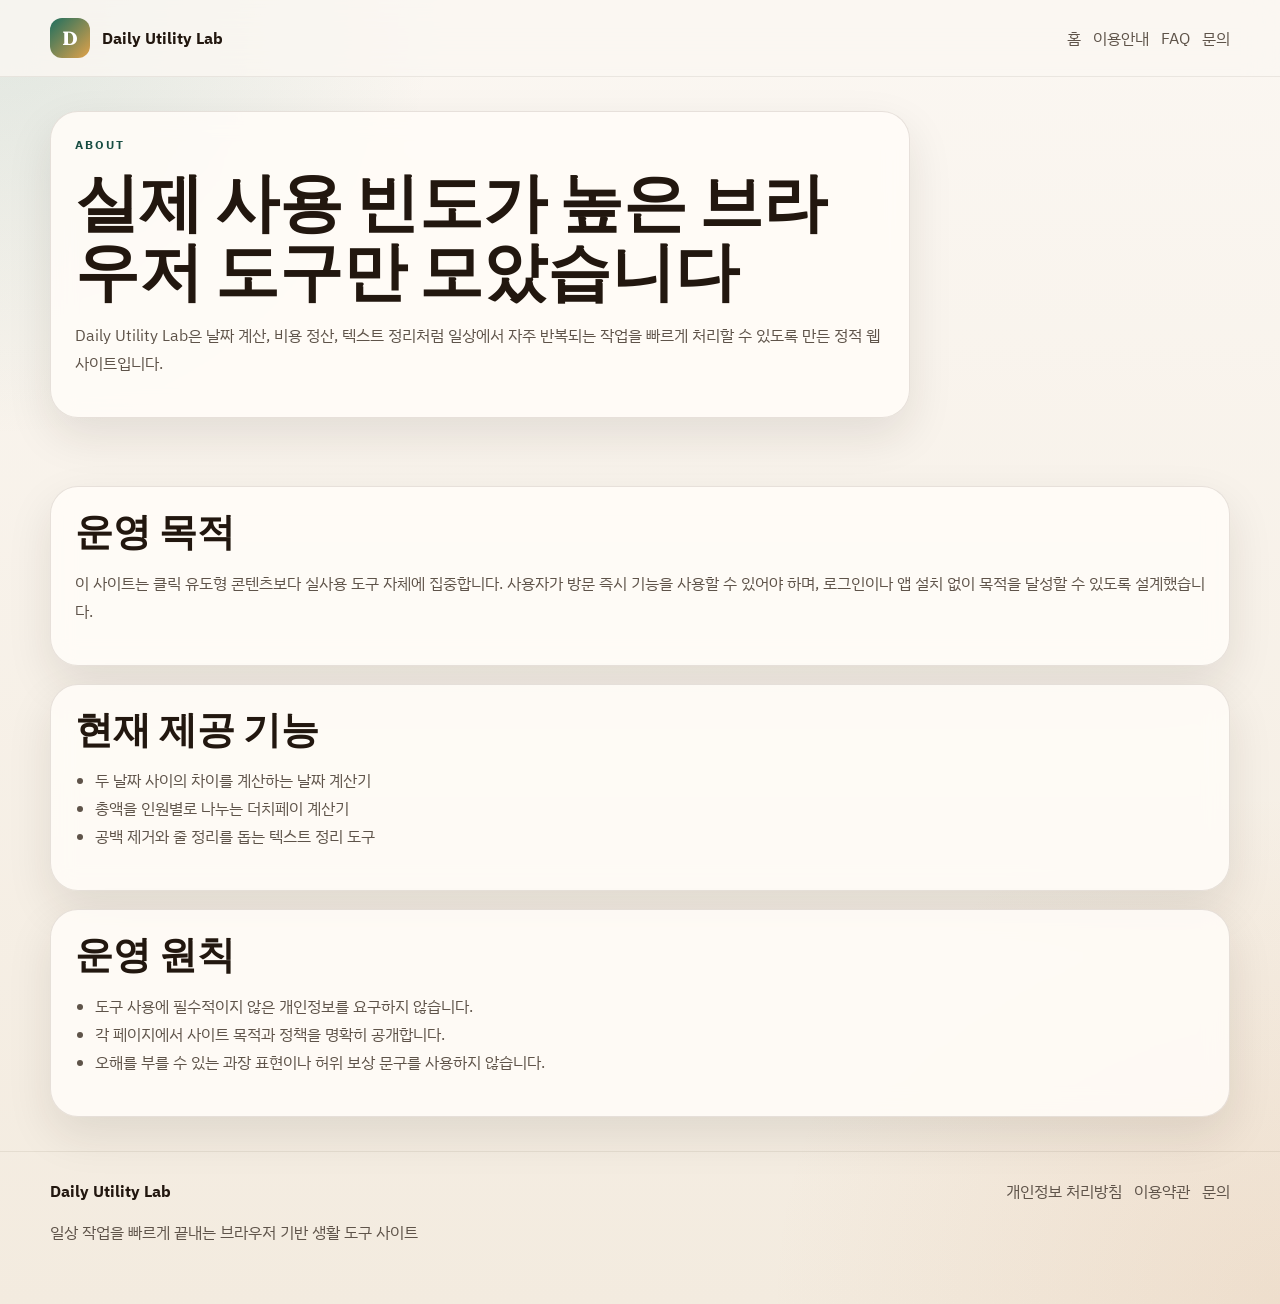
==== commit 64476531: "Rebuild site as daily utility hub" ====
--- a/about.html
+++ b/about.html
@@ -2,14 +2,73 @@
 <html lang="ko">
 <head>
     <meta charset="UTF-8">
-    <meta http-equiv="refresh" content="0; url=index.html">
     <meta name="viewport" content="width=device-width, initial-scale=1.0">
-    <title>Puzzle Steps</title>
-    <script>
-        window.location.replace("index.html");
-    </script>
+    <title>사이트 소개 | Daily Utility Lab</title>
+    <meta name="description" content="Daily Utility Lab의 운영 목적과 제공 기능을 안내합니다.">
+    <link rel="preconnect" href="https://fonts.googleapis.com">
+    <link rel="preconnect" href="https://fonts.gstatic.com" crossorigin>
+    <link href="https://fonts.googleapis.com/css2?family=Fraunces:wght@600;700&family=IBM+Plex+Sans+KR:wght@400;500;600;700&display=swap" rel="stylesheet">
+    <link rel="stylesheet" href="style.css">
 </head>
 <body>
-    <p><a href="index.html">게임으로 이동</a></p>
+    <header class="site-header">
+        <div class="wrap header-row">
+            <a class="brand" href="index.html"><span class="brand-mark">D</span><span>Daily Utility Lab</span></a>
+            <nav class="site-nav" aria-label="주요 메뉴">
+                <a href="index.html">홈</a>
+                <a href="guide.html">이용안내</a>
+                <a href="faq.html">FAQ</a>
+                <a href="contact.html">문의</a>
+            </nav>
+        </div>
+    </header>
+
+    <main>
+        <section class="page-hero">
+            <div class="wrap">
+                <article class="content-card">
+                    <p class="page-kicker">About</p>
+                    <h1>실제 사용 빈도가 높은 브라우저 도구만 모았습니다</h1>
+                    <p class="page-lead">Daily Utility Lab은 날짜 계산, 비용 정산, 텍스트 정리처럼 일상에서 자주 반복되는 작업을 빠르게 처리할 수 있도록 만든 정적 웹사이트입니다.</p>
+                </article>
+            </div>
+        </section>
+
+        <section class="content-section">
+            <div class="wrap content-body">
+                <article class="content-card">
+                    <h2>운영 목적</h2>
+                    <p>이 사이트는 클릭 유도형 콘텐츠보다 실사용 도구 자체에 집중합니다. 사용자가 방문 즉시 기능을 사용할 수 있어야 하며, 로그인이나 앱 설치 없이 목적을 달성할 수 있도록 설계했습니다.</p>
+                </article>
+                <article class="content-card">
+                    <h2>현재 제공 기능</h2>
+                    <ul>
+                        <li>두 날짜 사이의 차이를 계산하는 날짜 계산기</li>
+                        <li>총액을 인원별로 나누는 더치페이 계산기</li>
+                        <li>공백 제거와 줄 정리를 돕는 텍스트 정리 도구</li>
+                    </ul>
+                </article>
+                <article class="content-card">
+                    <h2>운영 원칙</h2>
+                    <ul>
+                        <li>도구 사용에 필수적이지 않은 개인정보를 요구하지 않습니다.</li>
+                        <li>각 페이지에서 사이트 목적과 정책을 명확히 공개합니다.</li>
+                        <li>오해를 부를 수 있는 과장 표현이나 허위 보상 문구를 사용하지 않습니다.</li>
+                    </ul>
+                </article>
+            </div>
+        </section>
+    </main>
+
+    <footer class="site-footer">
+        <div class="wrap footer-grid">
+            <div><strong>Daily Utility Lab</strong><p>일상 작업을 빠르게 끝내는 브라우저 기반 생활 도구 사이트</p></div>
+            <nav class="footer-nav" aria-label="하단 메뉴">
+                <a href="privacy.html">개인정보 처리방침</a>
+                <a href="terms.html">이용약관</a>
+                <a href="contact.html">문의</a>
+            </nav>
+        </div>
+    </footer>
 </body>
 </html>
--- a/style.css
+++ b/style.css
@@ -0,0 +1,449 @@
+:root {
+    --bg: #f5f0e8;
+    --surface: rgba(255, 252, 247, 0.88);
+    --line: rgba(58, 38, 18, 0.12);
+    --text: #22170f;
+    --text-soft: #5e5349;
+    --accent: #1f6f5f;
+    --accent-strong: #184d42;
+    --accent-soft: #d5ece7;
+    --shadow: 0 18px 45px rgba(44, 31, 17, 0.1);
+    --radius-xl: 28px;
+    --radius-md: 16px;
+    --font-display: "Fraunces", serif;
+    --font-body: "IBM Plex Sans KR", sans-serif;
+}
+
+* {
+    box-sizing: border-box;
+}
+
+html,
+body {
+    margin: 0;
+    min-height: 100%;
+}
+
+body {
+    font-family: var(--font-body);
+    color: var(--text);
+    background:
+        radial-gradient(circle at top left, rgba(31, 111, 95, 0.12), transparent 24%),
+        radial-gradient(circle at bottom right, rgba(201, 128, 69, 0.12), transparent 28%),
+        linear-gradient(180deg, #fbf7f2 0%, #f3ebdf 100%);
+}
+
+a {
+    color: inherit;
+    text-decoration: none;
+}
+
+button,
+input,
+textarea {
+    font: inherit;
+}
+
+button {
+    cursor: pointer;
+}
+
+textarea {
+    resize: vertical;
+}
+
+.wrap {
+    width: min(1180px, calc(100% - 32px));
+    margin: 0 auto;
+}
+
+.site-header {
+    position: sticky;
+    top: 0;
+    z-index: 20;
+    backdrop-filter: blur(16px);
+    background: rgba(251, 247, 242, 0.82);
+    border-bottom: 1px solid rgba(58, 38, 18, 0.08);
+}
+
+.header-row,
+.footer-grid,
+.hero-grid,
+.section-head,
+.trust-grid,
+.summary-grid {
+    display: flex;
+    align-items: center;
+    justify-content: space-between;
+    gap: 24px;
+}
+
+.header-row {
+    min-height: 76px;
+}
+
+.brand {
+    display: inline-flex;
+    align-items: center;
+    gap: 12px;
+    font-weight: 700;
+}
+
+.brand-mark {
+    display: inline-grid;
+    place-items: center;
+    width: 40px;
+    height: 40px;
+    border-radius: 12px;
+    background: linear-gradient(135deg, var(--accent) 0%, #e1a24a 100%);
+    color: #fff;
+    font-family: var(--font-display);
+    font-size: 1.2rem;
+}
+
+.site-nav,
+.footer-nav,
+.link-stack,
+.hero-actions,
+.button-row,
+.toggle-row {
+    display: flex;
+    flex-wrap: wrap;
+    gap: 12px;
+}
+
+.site-nav a,
+.footer-nav a,
+.link-stack a {
+    color: var(--text-soft);
+}
+
+.eyebrow,
+.card-tag,
+.mini-label,
+.page-kicker {
+    margin: 0;
+    text-transform: uppercase;
+    letter-spacing: 0.16em;
+    font-size: 0.78rem;
+    font-weight: 700;
+    color: var(--accent-strong);
+}
+
+h1,
+h2,
+h3 {
+    margin: 0;
+    font-family: var(--font-display);
+    line-height: 1.08;
+}
+
+h1 {
+    margin-top: 14px;
+    font-size: clamp(2.6rem, 5vw, 5rem);
+}
+
+h2 {
+    font-size: clamp(1.8rem, 3vw, 2.8rem);
+}
+
+h3 {
+    font-size: 1.5rem;
+}
+
+.hero-copy,
+.section-copy,
+.card-copy,
+.page-lead,
+.site-footer p,
+.content-body p,
+.content-body li {
+    color: var(--text-soft);
+    line-height: 1.75;
+}
+
+.hero-section,
+.summary-strip,
+.tools-section,
+.trust-section,
+.content-section,
+.page-hero {
+    padding: 34px 0;
+}
+
+.hero-section {
+    padding-top: 46px;
+}
+
+.hero-grid,
+.trust-grid {
+    align-items: stretch;
+}
+
+.hero-grid > *,
+.trust-grid > * {
+    flex: 1;
+}
+
+.hero-copy {
+    max-width: 700px;
+    margin: 18px 0 28px;
+    font-size: 1.05rem;
+}
+
+.primary-link,
+.secondary-link,
+.action-button,
+.ghost-button {
+    display: inline-flex;
+    align-items: center;
+    justify-content: center;
+    min-height: 50px;
+    padding: 0 18px;
+    border-radius: 999px;
+    border: 1px solid transparent;
+    font-weight: 700;
+    transition: transform 0.18s ease, opacity 0.18s ease, border-color 0.18s ease;
+}
+
+.primary-link,
+.action-button {
+    background: linear-gradient(90deg, var(--accent-strong) 0%, var(--accent) 100%);
+    color: #f8fffd;
+}
+
+.secondary-link,
+.ghost-button {
+    background: rgba(255, 255, 255, 0.55);
+    border-color: rgba(58, 38, 18, 0.12);
+    color: var(--text);
+}
+
+.hero-panel,
+.mini-card,
+.tool-card,
+.info-card,
+.metric-card,
+.result-box,
+.content-card,
+.summary-grid article {
+    backdrop-filter: blur(12px);
+    background: var(--surface);
+    border: 1px solid var(--line);
+    box-shadow: var(--shadow);
+}
+
+.hero-panel,
+.content-card,
+.info-card,
+.tool-card {
+    padding: 24px;
+    border-radius: var(--radius-xl);
+}
+
+.hero-panel {
+    display: grid;
+    gap: 14px;
+}
+
+.mini-card,
+.metric-card,
+.summary-grid article,
+.result-box {
+    padding: 18px 20px;
+    border-radius: var(--radius-md);
+}
+
+.summary-grid article {
+    flex: 1;
+}
+
+.stat {
+    margin: 0;
+    font-family: var(--font-display);
+    font-size: 2rem;
+    color: var(--accent-strong);
+}
+
+.stat-label {
+    margin: 8px 0 0;
+    color: var(--text-soft);
+}
+
+.section-head {
+    align-items: end;
+    margin-bottom: 20px;
+}
+
+.section-copy {
+    max-width: 420px;
+    margin: 0;
+}
+
+.tool-grid {
+    display: grid;
+    grid-template-columns: repeat(2, minmax(0, 1fr));
+    gap: 18px;
+}
+
+.tool-card-wide {
+    grid-column: 1 / -1;
+}
+
+.card-head {
+    display: flex;
+    align-items: start;
+    justify-content: space-between;
+    gap: 12px;
+}
+
+.badge {
+    display: inline-flex;
+    align-items: center;
+    min-height: 38px;
+    padding: 0 14px;
+    border-radius: 999px;
+    background: var(--accent-soft);
+    color: var(--accent-strong);
+    font-weight: 700;
+}
+
+.field-grid {
+    display: grid;
+    gap: 14px;
+    margin: 18px 0;
+}
+
+.two-col {
+    grid-template-columns: repeat(2, minmax(0, 1fr));
+}
+
+.three-col {
+    grid-template-columns: repeat(3, minmax(0, 1fr));
+}
+
+.field {
+    display: block;
+}
+
+.field span {
+    display: block;
+    margin-bottom: 8px;
+    font-weight: 600;
+}
+
+.field input,
+.field textarea {
+    width: 100%;
+    padding: 14px 16px;
+    border: 1px solid rgba(58, 38, 18, 0.16);
+    border-radius: 14px;
+    background: rgba(255, 255, 255, 0.72);
+    color: var(--text);
+}
+
+.metrics-grid {
+    display: grid;
+    grid-template-columns: repeat(3, minmax(0, 1fr));
+    gap: 14px;
+    margin: 18px 0;
+}
+
+.metric-card span {
+    display: block;
+    color: var(--text-soft);
+}
+
+.metric-card strong {
+    display: block;
+    margin-top: 8px;
+    font-size: 1.4rem;
+}
+
+.result-box {
+    margin-top: 16px;
+    line-height: 1.7;
+}
+
+.muted {
+    color: var(--text-soft);
+}
+
+.plain-list,
+.content-card ul,
+.content-card ol {
+    padding-left: 20px;
+    color: var(--text-soft);
+    line-height: 1.75;
+}
+
+.accent-card {
+    background: linear-gradient(180deg, rgba(243, 225, 197, 0.9), rgba(255, 252, 247, 0.9));
+}
+
+.page-hero .content-card {
+    max-width: 860px;
+}
+
+.content-body {
+    display: grid;
+    gap: 18px;
+}
+
+.site-footer {
+    padding: 28px 0 42px;
+    border-top: 1px solid rgba(58, 38, 18, 0.08);
+}
+
+.footer-grid {
+    align-items: start;
+}
+
+@media (max-width: 960px) {
+    .header-row,
+    .footer-grid,
+    .hero-grid,
+    .section-head,
+    .trust-grid,
+    .summary-grid {
+        flex-direction: column;
+        align-items: stretch;
+    }
+
+    .tool-grid,
+    .two-col,
+    .three-col,
+    .metrics-grid {
+        grid-template-columns: 1fr;
+    }
+}
+
+@media (max-width: 640px) {
+    .wrap {
+        width: min(100% - 20px, 1180px);
+    }
+
+    .site-header {
+        position: static;
+    }
+
+    h1 {
+        font-size: 2.4rem;
+    }
+
+    .hero-section,
+    .summary-strip,
+    .tools-section,
+    .trust-section,
+    .content-section,
+    .page-hero {
+        padding: 22px 0;
+    }
+
+    .hero-panel,
+    .tool-card,
+    .info-card,
+    .content-card {
+        padding: 20px;
+    }
+}
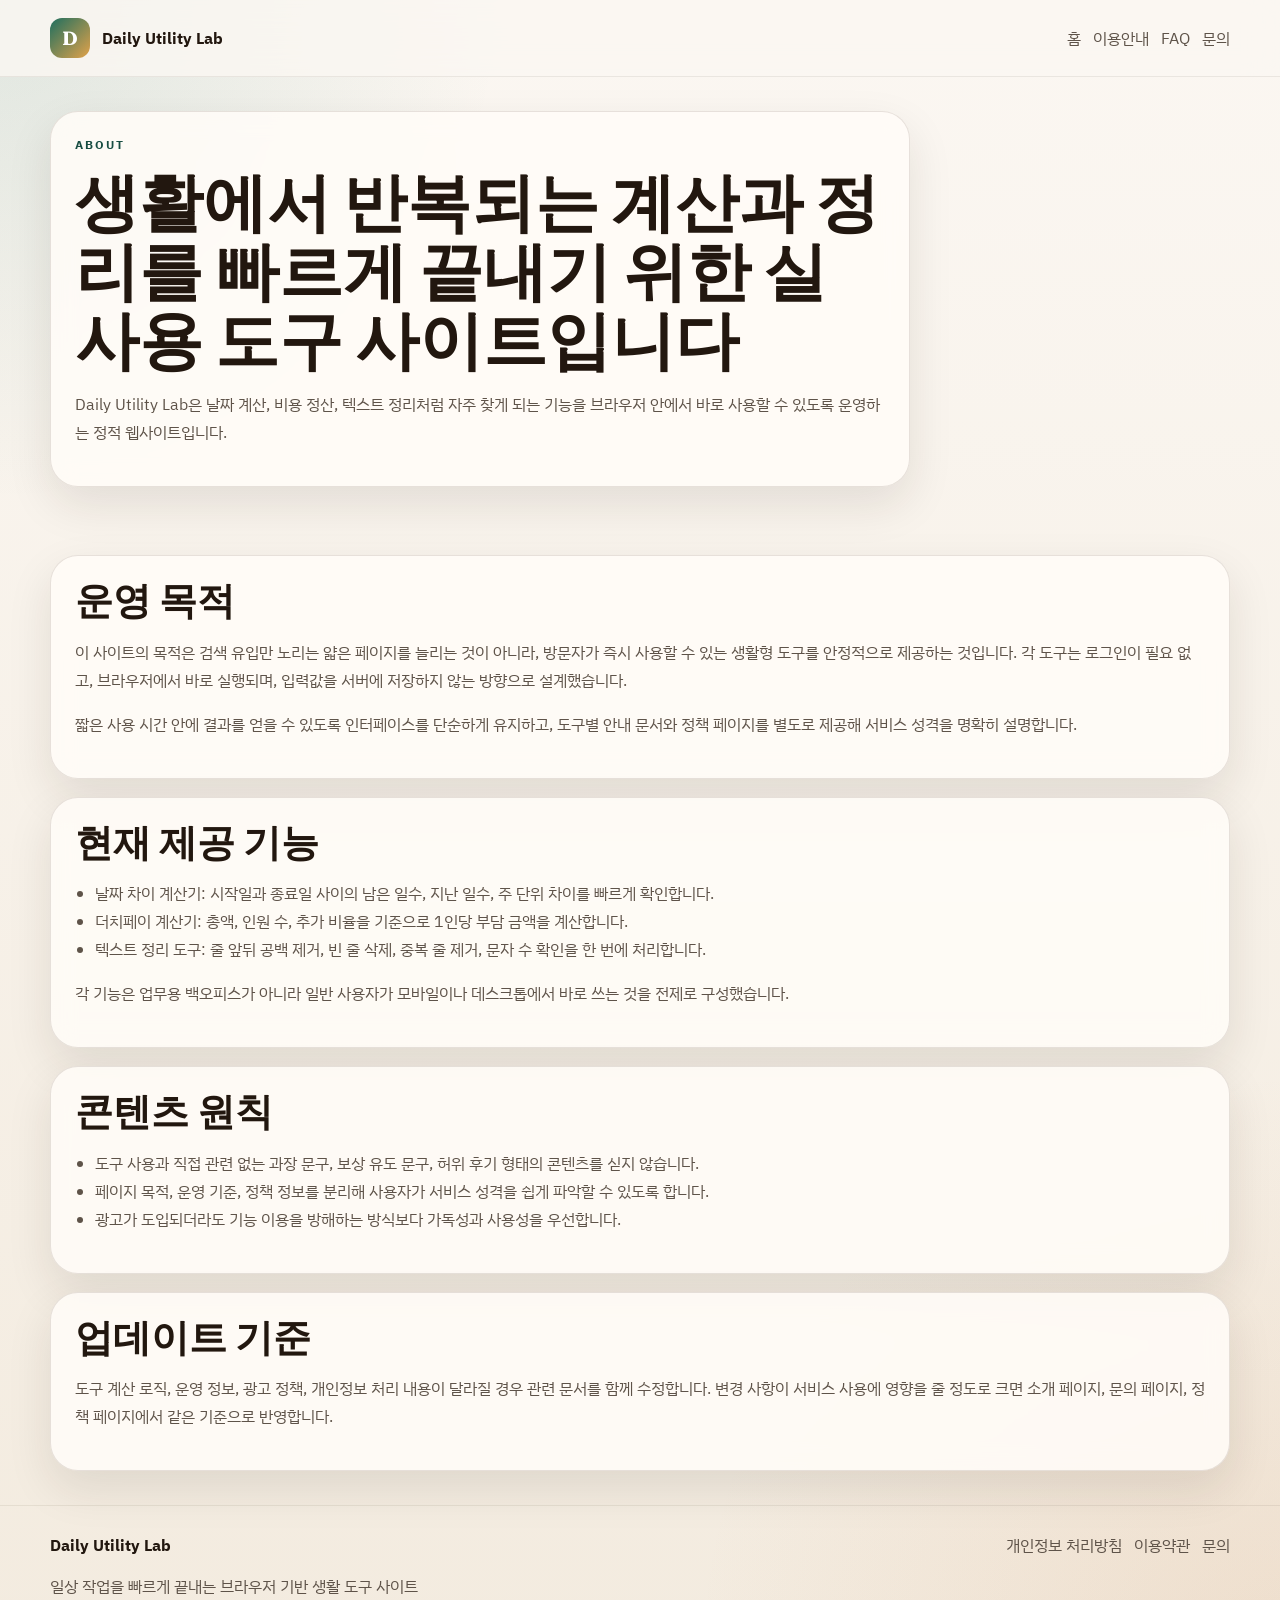
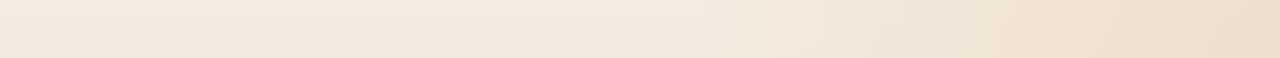
==== commit 695e7e55: "Strengthen policy and trust pages for review" ====
--- a/about.html
+++ b/about.html
@@ -4,7 +4,7 @@
     <meta charset="UTF-8">
     <meta name="viewport" content="width=device-width, initial-scale=1.0">
     <title>사이트 소개 | Daily Utility Lab</title>
-    <meta name="description" content="Daily Utility Lab의 운영 목적과 제공 기능을 안내합니다.">
+    <meta name="description" content="Daily Utility Lab의 운영 목적, 제공 도구, 콘텐츠 원칙을 자세히 안내합니다.">
     <link rel="preconnect" href="https://fonts.googleapis.com">
     <link rel="preconnect" href="https://fonts.gstatic.com" crossorigin>
     <link href="https://fonts.googleapis.com/css2?family=Fraunces:wght@600;700&family=IBM+Plex+Sans+KR:wght@400;500;600;700&display=swap" rel="stylesheet">
@@ -28,8 +28,8 @@
             <div class="wrap">
                 <article class="content-card">
                     <p class="page-kicker">About</p>
-                    <h1>실제 사용 빈도가 높은 브라우저 도구만 모았습니다</h1>
-                    <p class="page-lead">Daily Utility Lab은 날짜 계산, 비용 정산, 텍스트 정리처럼 일상에서 자주 반복되는 작업을 빠르게 처리할 수 있도록 만든 정적 웹사이트입니다.</p>
+                    <h1>생활에서 반복되는 계산과 정리를 빠르게 끝내기 위한 실사용 도구 사이트입니다</h1>
+                    <p class="page-lead">Daily Utility Lab은 날짜 계산, 비용 정산, 텍스트 정리처럼 자주 찾게 되는 기능을 브라우저 안에서 바로 사용할 수 있도록 운영하는 정적 웹사이트입니다.</p>
                 </article>
             </div>
         </section>
@@ -38,23 +38,29 @@
             <div class="wrap content-body">
                 <article class="content-card">
                     <h2>운영 목적</h2>
-                    <p>이 사이트는 클릭 유도형 콘텐츠보다 실사용 도구 자체에 집중합니다. 사용자가 방문 즉시 기능을 사용할 수 있어야 하며, 로그인이나 앱 설치 없이 목적을 달성할 수 있도록 설계했습니다.</p>
+                    <p>이 사이트의 목적은 검색 유입만 노리는 얇은 페이지를 늘리는 것이 아니라, 방문자가 즉시 사용할 수 있는 생활형 도구를 안정적으로 제공하는 것입니다. 각 도구는 로그인이 필요 없고, 브라우저에서 바로 실행되며, 입력값을 서버에 저장하지 않는 방향으로 설계했습니다.</p>
+                    <p>짧은 사용 시간 안에 결과를 얻을 수 있도록 인터페이스를 단순하게 유지하고, 도구별 안내 문서와 정책 페이지를 별도로 제공해 서비스 성격을 명확히 설명합니다.</p>
                 </article>
                 <article class="content-card">
                     <h2>현재 제공 기능</h2>
                     <ul>
-                        <li>두 날짜 사이의 차이를 계산하는 날짜 계산기</li>
-                        <li>총액을 인원별로 나누는 더치페이 계산기</li>
-                        <li>공백 제거와 줄 정리를 돕는 텍스트 정리 도구</li>
+                        <li>날짜 차이 계산기: 시작일과 종료일 사이의 남은 일수, 지난 일수, 주 단위 차이를 빠르게 확인합니다.</li>
+                        <li>더치페이 계산기: 총액, 인원 수, 추가 비율을 기준으로 1인당 부담 금액을 계산합니다.</li>
+                        <li>텍스트 정리 도구: 줄 앞뒤 공백 제거, 빈 줄 삭제, 중복 줄 제거, 문자 수 확인을 한 번에 처리합니다.</li>
+                    </ul>
+                    <p>각 기능은 업무용 백오피스가 아니라 일반 사용자가 모바일이나 데스크톱에서 바로 쓰는 것을 전제로 구성했습니다.</p>
+                </article>
+                <article class="content-card">
+                    <h2>콘텐츠 원칙</h2>
+                    <ul>
+                        <li>도구 사용과 직접 관련 없는 과장 문구, 보상 유도 문구, 허위 후기 형태의 콘텐츠를 싣지 않습니다.</li>
+                        <li>페이지 목적, 운영 기준, 정책 정보를 분리해 사용자가 서비스 성격을 쉽게 파악할 수 있도록 합니다.</li>
+                        <li>광고가 도입되더라도 기능 이용을 방해하는 방식보다 가독성과 사용성을 우선합니다.</li>
                     </ul>
                 </article>
                 <article class="content-card">
-                    <h2>운영 원칙</h2>
-                    <ul>
-                        <li>도구 사용에 필수적이지 않은 개인정보를 요구하지 않습니다.</li>
-                        <li>각 페이지에서 사이트 목적과 정책을 명확히 공개합니다.</li>
-                        <li>오해를 부를 수 있는 과장 표현이나 허위 보상 문구를 사용하지 않습니다.</li>
-                    </ul>
+                    <h2>업데이트 기준</h2>
+                    <p>도구 계산 로직, 운영 정보, 광고 정책, 개인정보 처리 내용이 달라질 경우 관련 문서를 함께 수정합니다. 변경 사항이 서비스 사용에 영향을 줄 정도로 크면 소개 페이지, 문의 페이지, 정책 페이지에서 같은 기준으로 반영합니다.</p>
                 </article>
             </div>
         </section>
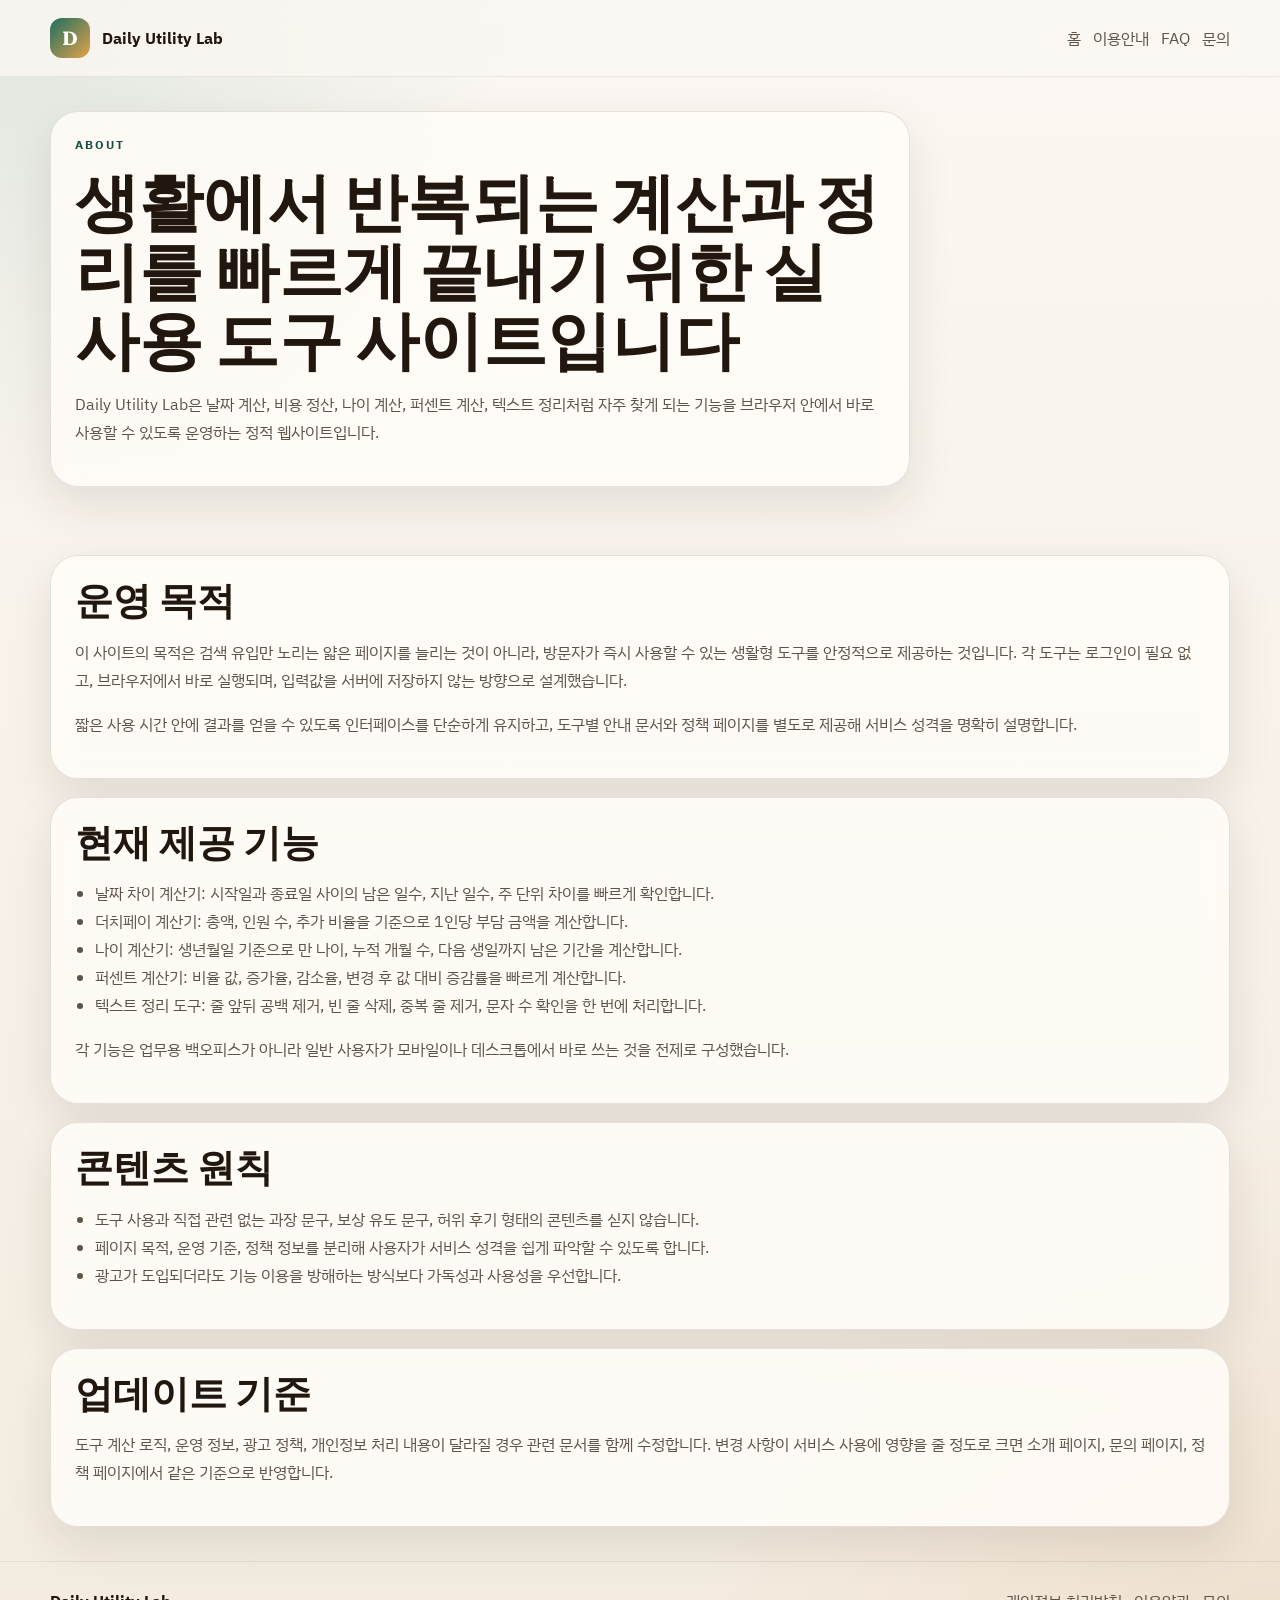
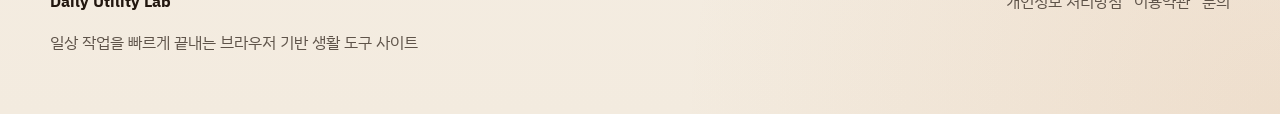
==== commit c44dcb97: "Add age and percent calculators" ====
--- a/about.html
+++ b/about.html
@@ -29,7 +29,7 @@
                 <article class="content-card">
                     <p class="page-kicker">About</p>
                     <h1>생활에서 반복되는 계산과 정리를 빠르게 끝내기 위한 실사용 도구 사이트입니다</h1>
-                    <p class="page-lead">Daily Utility Lab은 날짜 계산, 비용 정산, 텍스트 정리처럼 자주 찾게 되는 기능을 브라우저 안에서 바로 사용할 수 있도록 운영하는 정적 웹사이트입니다.</p>
+                    <p class="page-lead">Daily Utility Lab은 날짜 계산, 비용 정산, 나이 계산, 퍼센트 계산, 텍스트 정리처럼 자주 찾게 되는 기능을 브라우저 안에서 바로 사용할 수 있도록 운영하는 정적 웹사이트입니다.</p>
                 </article>
             </div>
         </section>
@@ -46,6 +46,8 @@
                     <ul>
                         <li>날짜 차이 계산기: 시작일과 종료일 사이의 남은 일수, 지난 일수, 주 단위 차이를 빠르게 확인합니다.</li>
                         <li>더치페이 계산기: 총액, 인원 수, 추가 비율을 기준으로 1인당 부담 금액을 계산합니다.</li>
+                        <li>나이 계산기: 생년월일 기준으로 만 나이, 누적 개월 수, 다음 생일까지 남은 기간을 계산합니다.</li>
+                        <li>퍼센트 계산기: 비율 값, 증가율, 감소율, 변경 후 값 대비 증감률을 빠르게 계산합니다.</li>
                         <li>텍스트 정리 도구: 줄 앞뒤 공백 제거, 빈 줄 삭제, 중복 줄 제거, 문자 수 확인을 한 번에 처리합니다.</li>
                     </ul>
                     <p>각 기능은 업무용 백오피스가 아니라 일반 사용자가 모바일이나 데스크톱에서 바로 쓰는 것을 전제로 구성했습니다.</p>
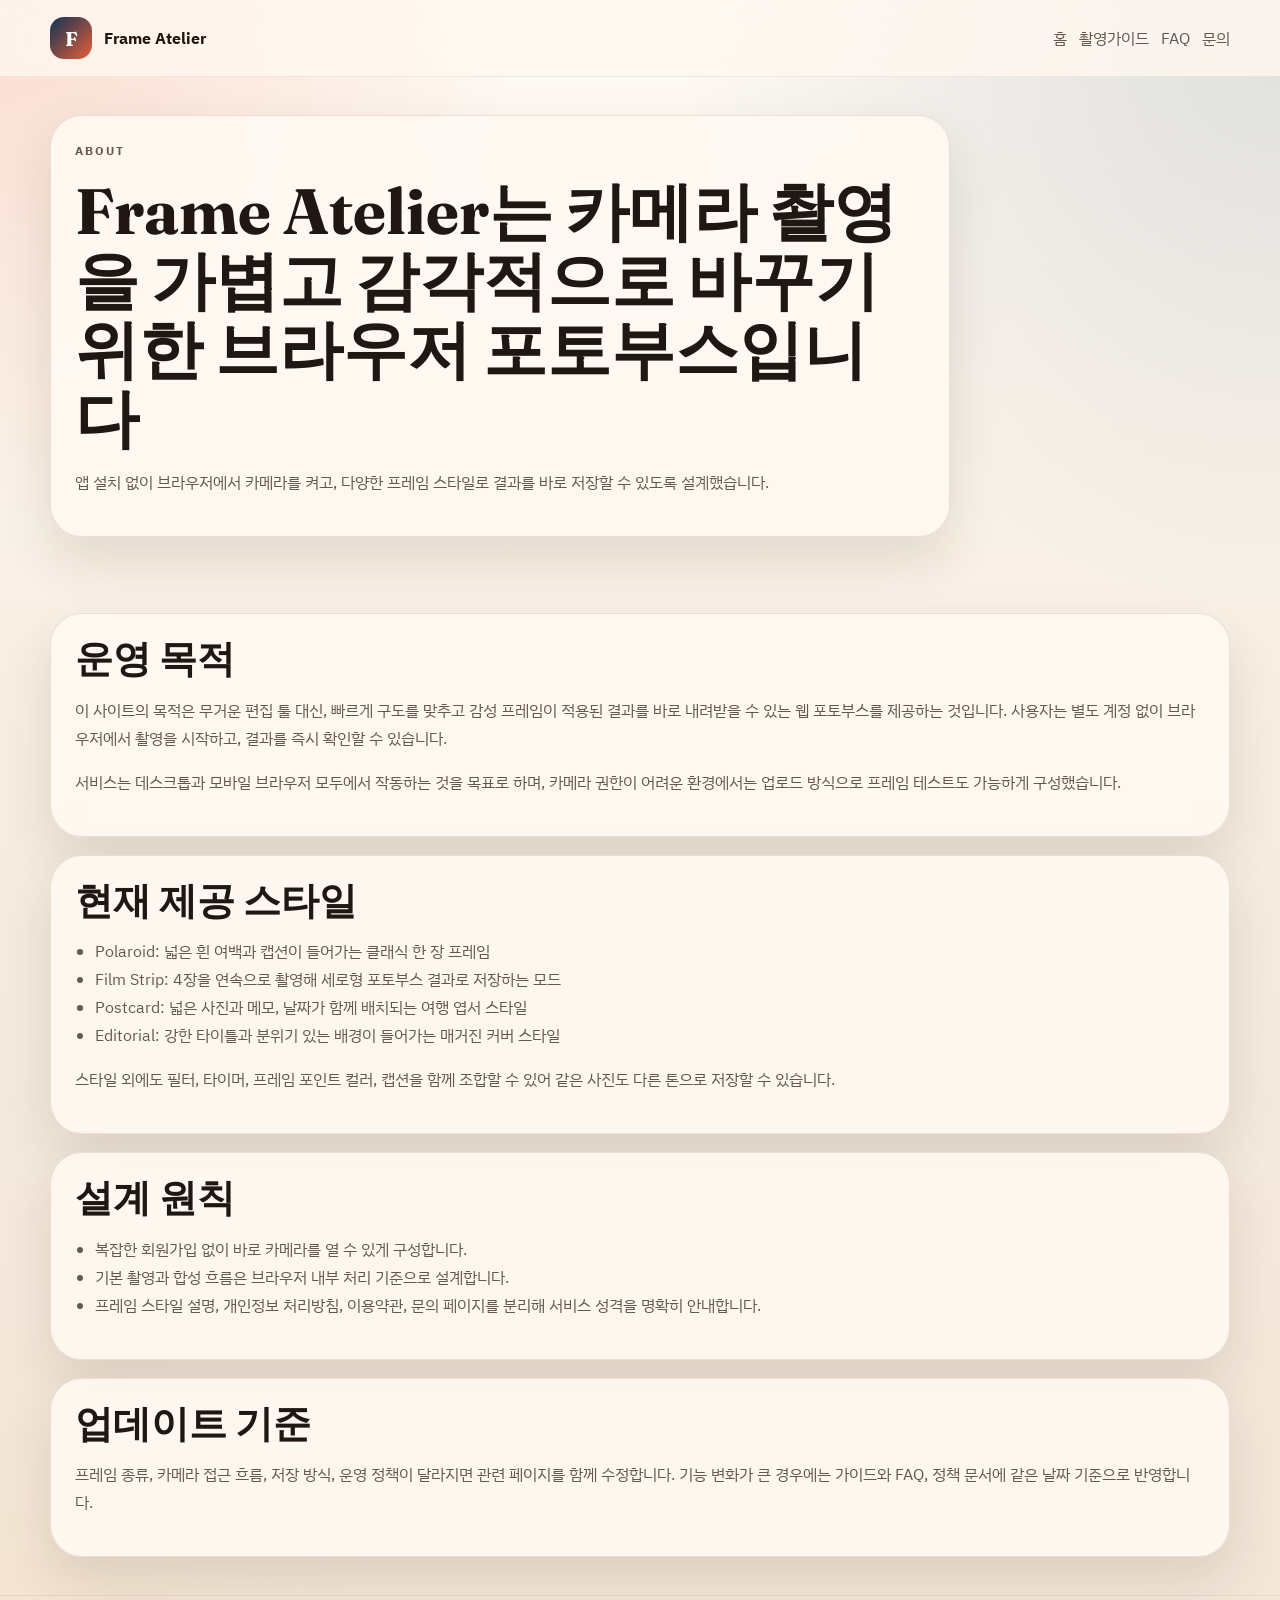
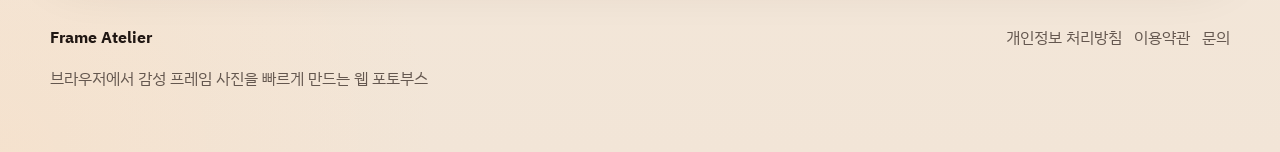
==== commit 34344fd2: "Build browser photo booth experience" ====
--- a/about.html
+++ b/about.html
@@ -3,8 +3,8 @@
 <head>
     <meta charset="UTF-8">
     <meta name="viewport" content="width=device-width, initial-scale=1.0">
-    <title>사이트 소개 | Daily Utility Lab</title>
-    <meta name="description" content="Daily Utility Lab의 운영 목적, 제공 도구, 콘텐츠 원칙을 자세히 안내합니다.">
+    <title>소개 | Frame Atelier</title>
+    <meta name="description" content="Frame Atelier의 운영 목적, 제공 프레임 스타일, 설계 원칙을 안내합니다.">
     <link rel="preconnect" href="https://fonts.googleapis.com">
     <link rel="preconnect" href="https://fonts.gstatic.com" crossorigin>
     <link href="https://fonts.googleapis.com/css2?family=Fraunces:wght@600;700&family=IBM+Plex+Sans+KR:wght@400;500;600;700&display=swap" rel="stylesheet">
@@ -13,10 +13,10 @@
 <body>
     <header class="site-header">
         <div class="wrap header-row">
-            <a class="brand" href="index.html"><span class="brand-mark">D</span><span>Daily Utility Lab</span></a>
+            <a class="brand" href="index.html"><span class="brand-mark">F</span><span>Frame Atelier</span></a>
             <nav class="site-nav" aria-label="주요 메뉴">
                 <a href="index.html">홈</a>
-                <a href="guide.html">이용안내</a>
+                <a href="guide.html">촬영가이드</a>
                 <a href="faq.html">FAQ</a>
                 <a href="contact.html">문의</a>
             </nav>
@@ -28,8 +28,8 @@
             <div class="wrap">
                 <article class="content-card">
                     <p class="page-kicker">About</p>
-                    <h1>생활에서 반복되는 계산과 정리를 빠르게 끝내기 위한 실사용 도구 사이트입니다</h1>
-                    <p class="page-lead">Daily Utility Lab은 날짜 계산, 비용 정산, 나이 계산, 퍼센트 계산, 텍스트 정리처럼 자주 찾게 되는 기능을 브라우저 안에서 바로 사용할 수 있도록 운영하는 정적 웹사이트입니다.</p>
+                    <h1>Frame Atelier는 카메라 촬영을 가볍고 감각적으로 바꾸기 위한 브라우저 포토부스입니다</h1>
+                    <p class="page-lead">앱 설치 없이 브라우저에서 카메라를 켜고, 다양한 프레임 스타일로 결과를 바로 저장할 수 있도록 설계했습니다.</p>
                 </article>
             </div>
         </section>
@@ -38,31 +38,30 @@
             <div class="wrap content-body">
                 <article class="content-card">
                     <h2>운영 목적</h2>
-                    <p>이 사이트의 목적은 검색 유입만 노리는 얇은 페이지를 늘리는 것이 아니라, 방문자가 즉시 사용할 수 있는 생활형 도구를 안정적으로 제공하는 것입니다. 각 도구는 로그인이 필요 없고, 브라우저에서 바로 실행되며, 입력값을 서버에 저장하지 않는 방향으로 설계했습니다.</p>
-                    <p>짧은 사용 시간 안에 결과를 얻을 수 있도록 인터페이스를 단순하게 유지하고, 도구별 안내 문서와 정책 페이지를 별도로 제공해 서비스 성격을 명확히 설명합니다.</p>
+                    <p>이 사이트의 목적은 무거운 편집 툴 대신, 빠르게 구도를 맞추고 감성 프레임이 적용된 결과를 바로 내려받을 수 있는 웹 포토부스를 제공하는 것입니다. 사용자는 별도 계정 없이 브라우저에서 촬영을 시작하고, 결과를 즉시 확인할 수 있습니다.</p>
+                    <p>서비스는 데스크톱과 모바일 브라우저 모두에서 작동하는 것을 목표로 하며, 카메라 권한이 어려운 환경에서는 업로드 방식으로 프레임 테스트도 가능하게 구성했습니다.</p>
                 </article>
                 <article class="content-card">
-                    <h2>현재 제공 기능</h2>
+                    <h2>현재 제공 스타일</h2>
                     <ul>
-                        <li>날짜 차이 계산기: 시작일과 종료일 사이의 남은 일수, 지난 일수, 주 단위 차이를 빠르게 확인합니다.</li>
-                        <li>더치페이 계산기: 총액, 인원 수, 추가 비율을 기준으로 1인당 부담 금액을 계산합니다.</li>
-                        <li>나이 계산기: 생년월일 기준으로 만 나이, 누적 개월 수, 다음 생일까지 남은 기간을 계산합니다.</li>
-                        <li>퍼센트 계산기: 비율 값, 증가율, 감소율, 변경 후 값 대비 증감률을 빠르게 계산합니다.</li>
-                        <li>텍스트 정리 도구: 줄 앞뒤 공백 제거, 빈 줄 삭제, 중복 줄 제거, 문자 수 확인을 한 번에 처리합니다.</li>
+                        <li>Polaroid: 넓은 흰 여백과 캡션이 들어가는 클래식 한 장 프레임</li>
+                        <li>Film Strip: 4장을 연속으로 촬영해 세로형 포토부스 결과로 저장하는 모드</li>
+                        <li>Postcard: 넓은 사진과 메모, 날짜가 함께 배치되는 여행 엽서 스타일</li>
+                        <li>Editorial: 강한 타이틀과 분위기 있는 배경이 들어가는 매거진 커버 스타일</li>
                     </ul>
-                    <p>각 기능은 업무용 백오피스가 아니라 일반 사용자가 모바일이나 데스크톱에서 바로 쓰는 것을 전제로 구성했습니다.</p>
+                    <p>스타일 외에도 필터, 타이머, 프레임 포인트 컬러, 캡션을 함께 조합할 수 있어 같은 사진도 다른 톤으로 저장할 수 있습니다.</p>
                 </article>
                 <article class="content-card">
-                    <h2>콘텐츠 원칙</h2>
+                    <h2>설계 원칙</h2>
                     <ul>
-                        <li>도구 사용과 직접 관련 없는 과장 문구, 보상 유도 문구, 허위 후기 형태의 콘텐츠를 싣지 않습니다.</li>
-                        <li>페이지 목적, 운영 기준, 정책 정보를 분리해 사용자가 서비스 성격을 쉽게 파악할 수 있도록 합니다.</li>
-                        <li>광고가 도입되더라도 기능 이용을 방해하는 방식보다 가독성과 사용성을 우선합니다.</li>
+                        <li>복잡한 회원가입 없이 바로 카메라를 열 수 있게 구성합니다.</li>
+                        <li>기본 촬영과 합성 흐름은 브라우저 내부 처리 기준으로 설계합니다.</li>
+                        <li>프레임 스타일 설명, 개인정보 처리방침, 이용약관, 문의 페이지를 분리해 서비스 성격을 명확히 안내합니다.</li>
                     </ul>
                 </article>
                 <article class="content-card">
                     <h2>업데이트 기준</h2>
-                    <p>도구 계산 로직, 운영 정보, 광고 정책, 개인정보 처리 내용이 달라질 경우 관련 문서를 함께 수정합니다. 변경 사항이 서비스 사용에 영향을 줄 정도로 크면 소개 페이지, 문의 페이지, 정책 페이지에서 같은 기준으로 반영합니다.</p>
+                    <p>프레임 종류, 카메라 접근 흐름, 저장 방식, 운영 정책이 달라지면 관련 페이지를 함께 수정합니다. 기능 변화가 큰 경우에는 가이드와 FAQ, 정책 문서에 같은 날짜 기준으로 반영합니다.</p>
                 </article>
             </div>
         </section>
@@ -70,7 +69,7 @@
 
     <footer class="site-footer">
         <div class="wrap footer-grid">
-            <div><strong>Daily Utility Lab</strong><p>일상 작업을 빠르게 끝내는 브라우저 기반 생활 도구 사이트</p></div>
+            <div><strong>Frame Atelier</strong><p>브라우저에서 감성 프레임 사진을 빠르게 만드는 웹 포토부스</p></div>
             <nav class="footer-nav" aria-label="하단 메뉴">
                 <a href="privacy.html">개인정보 처리방침</a>
                 <a href="terms.html">이용약관</a>
--- a/style.css
+++ b/style.css
@@ -1,15 +1,19 @@
 :root {
-    --bg: #f5f0e8;
-    --surface: rgba(255, 252, 247, 0.88);
-    --line: rgba(58, 38, 18, 0.12);
-    --text: #22170f;
-    --text-soft: #5e5349;
-    --accent: #1f6f5f;
-    --accent-strong: #184d42;
-    --accent-soft: #d5ece7;
-    --shadow: 0 18px 45px rgba(44, 31, 17, 0.1);
-    --radius-xl: 28px;
-    --radius-md: 16px;
+    --bg: #f6ede1;
+    --surface: rgba(255, 249, 242, 0.9);
+    --surface-strong: rgba(255, 252, 247, 0.96);
+    --line: rgba(73, 43, 28, 0.12);
+    --line-strong: rgba(73, 43, 28, 0.22);
+    --text: #201713;
+    --text-soft: #64574f;
+    --accent: #e85d38;
+    --accent-deep: #b8402d;
+    --accent-soft: #ffd7bf;
+    --ink-blue: #1f4263;
+    --shadow: 0 22px 52px rgba(48, 29, 19, 0.12);
+    --radius-xl: 32px;
+    --radius-lg: 24px;
+    --radius-md: 18px;
     --font-display: "Fraunces", serif;
     --font-body: "IBM Plex Sans KR", sans-serif;
 }
@@ -28,9 +32,15 @@
     font-family: var(--font-body);
     color: var(--text);
     background:
-        radial-gradient(circle at top left, rgba(31, 111, 95, 0.12), transparent 24%),
-        radial-gradient(circle at bottom right, rgba(201, 128, 69, 0.12), transparent 28%),
-        linear-gradient(180deg, #fbf7f2 0%, #f3ebdf 100%);
+        radial-gradient(circle at top left, rgba(232, 93, 56, 0.18), transparent 24%),
+        radial-gradient(circle at top right, rgba(31, 66, 99, 0.14), transparent 28%),
+        radial-gradient(circle at bottom left, rgba(255, 214, 173, 0.22), transparent 20%),
+        linear-gradient(180deg, #fffaf4 0%, #f5ebde 52%, #f2e5d7 100%);
+}
+
+img {
+    display: block;
+    max-width: 100%;
 }
 
 a {
@@ -40,6 +50,7 @@
 
 button,
 input,
+select,
 textarea {
     font: inherit;
 }
@@ -60,18 +71,14 @@
 .site-header {
     position: sticky;
     top: 0;
-    z-index: 20;
-    backdrop-filter: blur(16px);
-    background: rgba(251, 247, 242, 0.82);
-    border-bottom: 1px solid rgba(58, 38, 18, 0.08);
+    z-index: 40;
+    backdrop-filter: blur(18px);
+    background: rgba(255, 248, 241, 0.8);
+    border-bottom: 1px solid rgba(73, 43, 28, 0.08);
 }
 
 .header-row,
-.footer-grid,
-.hero-grid,
-.section-head,
-.trust-grid,
-.summary-grid {
+.footer-grid {
     display: flex;
     align-items: center;
     justify-content: space-between;
@@ -92,21 +99,20 @@
 .brand-mark {
     display: inline-grid;
     place-items: center;
-    width: 40px;
-    height: 40px;
-    border-radius: 12px;
-    background: linear-gradient(135deg, var(--accent) 0%, #e1a24a 100%);
+    width: 42px;
+    height: 42px;
+    border-radius: 14px;
+    background: linear-gradient(135deg, #0f3553 0%, var(--accent) 100%);
     color: #fff;
     font-family: var(--font-display);
-    font-size: 1.2rem;
+    font-size: 1.25rem;
 }
 
 .site-nav,
 .footer-nav,
 .link-stack,
 .hero-actions,
-.button-row,
-.toggle-row {
+.button-row {
     display: flex;
     flex-wrap: wrap;
     gap: 12px;
@@ -119,7 +125,6 @@
 }
 
 .eyebrow,
-.card-tag,
 .mini-label,
 .page-kicker {
     margin: 0;
@@ -127,10 +132,11 @@
     letter-spacing: 0.16em;
     font-size: 0.78rem;
     font-weight: 700;
-    color: var(--accent-strong);
+    color: var(--accent-deep);
 }
 
 h1,
+.h2,
 h2,
 h3 {
     margin: 0;
@@ -140,55 +146,446 @@
 
 h1 {
     margin-top: 14px;
-    font-size: clamp(2.6rem, 5vw, 5rem);
+    font-size: clamp(2.8rem, 5vw, 5.2rem);
 }
 
 h2 {
-    font-size: clamp(1.8rem, 3vw, 2.8rem);
+    font-size: clamp(1.95rem, 3vw, 3rem);
 }
 
 h3 {
-    font-size: 1.5rem;
+    font-size: 1.45rem;
 }
 
 .hero-copy,
 .section-copy,
-.card-copy,
 .page-lead,
+.content-card p,
+.content-card li,
 .site-footer p,
-.content-body p,
-.content-body li {
+.helper-copy,
+.style-card small,
+.result-placeholder,
+.session-meta {
     color: var(--text-soft);
     line-height: 1.75;
 }
 
 .hero-section,
 .summary-strip,
-.tools-section,
+.studio-section,
+.gallery-section,
 .trust-section,
 .content-section,
 .page-hero {
-    padding: 34px 0;
+    padding: 38px 0;
 }
 
 .hero-section {
-    padding-top: 46px;
+    padding-top: 52px;
 }
 
 .hero-grid,
-.trust-grid {
+.trust-grid,
+.studio-layout {
+    display: grid;
+    gap: 22px;
+}
+
+.hero-grid {
+    grid-template-columns: minmax(0, 1.04fr) minmax(360px, 0.96fr);
     align-items: stretch;
 }
 
-.hero-grid > *,
-.trust-grid > * {
-    flex: 1;
+.hero-copy-block {
+    padding-right: 12px;
 }
 
 .hero-copy {
     max-width: 700px;
     margin: 18px 0 28px;
-    font-size: 1.05rem;
+    font-size: 1.06rem;
+}
+
+.hero-panel,
+.mini-card,
+.summary-grid article,
+.studio-card,
+.info-card,
+.content-card,
+.empty-gallery,
+.session-item {
+    backdrop-filter: blur(14px);
+    background: var(--surface);
+    border: 1px solid var(--line);
+    box-shadow: var(--shadow);
+}
+
+.hero-panel,
+.studio-card,
+.info-card,
+.content-card {
+    padding: 24px;
+    border-radius: var(--radius-xl);
+}
+
+.hero-panel {
+    display: grid;
+    gap: 14px;
+    align-content: start;
+}
+
+.mode-showcase {
+    grid-template-columns: repeat(2, minmax(0, 1fr));
+}
+
+.mini-card {
+    display: grid;
+    gap: 8px;
+    padding: 18px 18px 20px;
+    border-radius: var(--radius-lg);
+    background: rgba(255, 252, 248, 0.88);
+}
+
+.mini-card strong {
+    font-size: 1.28rem;
+    font-family: var(--font-display);
+}
+
+.mini-card span {
+    color: var(--text-soft);
+    line-height: 1.65;
+}
+
+.summary-grid {
+    display: grid;
+    grid-template-columns: repeat(4, minmax(0, 1fr));
+    gap: 18px;
+}
+
+.summary-grid article {
+    padding: 20px 22px;
+    border-radius: var(--radius-lg);
+}
+
+.stat {
+    margin: 0;
+    font-family: var(--font-display);
+    font-size: 2rem;
+    color: var(--ink-blue);
+}
+
+.stat-label {
+    margin: 8px 0 0;
+    color: var(--text-soft);
+}
+
+.section-head {
+    display: flex;
+    align-items: end;
+    justify-content: space-between;
+    gap: 24px;
+    margin-bottom: 22px;
+}
+
+.section-copy {
+    max-width: 430px;
+    margin: 0;
+}
+
+.studio-layout {
+    grid-template-columns: minmax(0, 1.04fr) minmax(360px, 0.96fr);
+    align-items: start;
+}
+
+.preview-topbar {
+    display: flex;
+    justify-content: space-between;
+    gap: 12px;
+    margin-bottom: 14px;
+}
+
+.status-pill,
+.mode-pill,
+.preview-guide,
+.countdown-pill {
+    display: inline-flex;
+    align-items: center;
+    border-radius: 999px;
+    font-size: 0.92rem;
+    font-weight: 600;
+}
+
+.status-pill,
+.mode-pill {
+    min-height: 40px;
+    padding: 0 14px;
+    background: rgba(255, 255, 255, 0.76);
+    border: 1px solid rgba(73, 43, 28, 0.08);
+}
+
+.status-pill {
+    color: var(--text);
+}
+
+.status-pill[data-state="success"] {
+    color: #1e5c41;
+    background: rgba(218, 245, 231, 0.88);
+}
+
+.status-pill[data-state="error"] {
+    color: #8d2f1f;
+    background: rgba(255, 228, 220, 0.92);
+}
+
+.mode-pill {
+    color: var(--ink-blue);
+}
+
+.preview-shell {
+    --frame-accent: var(--accent);
+    position: relative;
+    overflow: hidden;
+    border-radius: 30px;
+    aspect-ratio: 4 / 5;
+    background:
+        linear-gradient(145deg, rgba(9, 15, 26, 0.96), rgba(30, 22, 18, 0.92));
+    border: 1px solid rgba(255, 255, 255, 0.08);
+    box-shadow: inset 0 0 0 1px rgba(255, 255, 255, 0.06);
+}
+
+.preview-shell::before {
+    content: "";
+    position: absolute;
+    inset: 14px;
+    border-radius: 24px;
+    border: 1px solid rgba(255, 255, 255, 0.14);
+    pointer-events: none;
+}
+
+.preview-shell[data-mode="film"]::before {
+    inset: 18px 22px;
+    border-radius: 20px;
+    border-style: dashed;
+}
+
+.preview-shell[data-mode="postcard"] {
+    aspect-ratio: 16 / 11;
+}
+
+.preview-shell[data-mode="editorial"] {
+    border-radius: 24px;
+}
+
+.preview-shell.is-flashing::after {
+    content: "";
+    position: absolute;
+    inset: 0;
+    background: rgba(255, 255, 255, 0.8);
+    animation: preview-flash 0.22s ease;
+}
+
+#camera-video {
+    position: absolute;
+    inset: 0;
+    width: 100%;
+    height: 100%;
+    object-fit: cover;
+    opacity: 0.3;
+    transition: opacity 0.18s ease, transform 0.18s ease, filter 0.18s ease;
+}
+
+#camera-video.is-active {
+    opacity: 1;
+}
+
+#camera-video.is-mirrored {
+    transform: scaleX(-1);
+}
+
+.preview-overlay {
+    position: absolute;
+    inset: 0;
+    display: flex;
+    flex-direction: column;
+    justify-content: space-between;
+    padding: 18px;
+    background: linear-gradient(180deg, rgba(8, 8, 10, 0.34) 0%, rgba(8, 8, 10, 0) 46%, rgba(8, 8, 10, 0.46) 100%);
+    pointer-events: none;
+}
+
+.preview-guide {
+    align-self: start;
+    padding: 10px 14px;
+    background: rgba(255, 255, 255, 0.14);
+    color: #fff5ef;
+    backdrop-filter: blur(10px);
+}
+
+.countdown-pill {
+    align-self: end;
+    min-width: 64px;
+    justify-content: center;
+    min-height: 64px;
+    padding: 0 18px;
+    background: rgba(255, 248, 239, 0.92);
+    color: var(--accent-deep);
+    font-size: 1.35rem;
+    box-shadow: 0 12px 30px rgba(0, 0, 0, 0.18);
+}
+
+.control-stack {
+    display: grid;
+    gap: 20px;
+}
+
+.control-stack section h3 {
+    margin-bottom: 12px;
+}
+
+.option-grid {
+    display: grid;
+    grid-template-columns: repeat(2, minmax(0, 1fr));
+    gap: 12px;
+}
+
+.style-option,
+.filter-pill {
+    position: relative;
+}
+
+.style-option input,
+.filter-pill input {
+    position: absolute;
+    opacity: 0;
+    pointer-events: none;
+}
+
+.style-card {
+    display: block;
+    min-height: 116px;
+    padding: 16px 16px 15px;
+    border-radius: 18px;
+    border: 1px solid rgba(73, 43, 28, 0.1);
+    background: rgba(255, 255, 255, 0.72);
+    transition: transform 0.18s ease, box-shadow 0.18s ease, border-color 0.18s ease;
+}
+
+.style-card strong {
+    display: block;
+    font-family: var(--font-display);
+    font-size: 1.22rem;
+}
+
+.style-card small {
+    display: block;
+    margin-top: 10px;
+}
+
+.style-option input:checked + .style-card {
+    border-color: rgba(232, 93, 56, 0.56);
+    box-shadow: 0 14px 28px rgba(232, 93, 56, 0.14);
+    transform: translateY(-2px);
+}
+
+.control-grid {
+    display: grid;
+    grid-template-columns: repeat(2, minmax(0, 1fr));
+    gap: 14px;
+}
+
+.field {
+    display: block;
+}
+
+.field span {
+    display: block;
+    margin-bottom: 8px;
+    font-weight: 600;
+}
+
+.field input,
+.field textarea,
+.field-control,
+.color-input {
+    width: 100%;
+    min-height: 54px;
+    padding: 14px 16px;
+    border: 1px solid rgba(73, 43, 28, 0.16);
+    border-radius: 16px;
+    background: rgba(255, 255, 255, 0.72);
+    color: var(--text);
+}
+
+.color-input {
+    padding: 8px;
+}
+
+.file-input {
+    padding: 12px 14px;
+}
+
+.pill-grid {
+    display: flex;
+    flex-wrap: wrap;
+    gap: 10px;
+}
+
+.filter-pill span {
+    display: inline-flex;
+    align-items: center;
+    justify-content: center;
+    min-height: 44px;
+    padding: 0 16px;
+    border-radius: 999px;
+    border: 1px solid rgba(73, 43, 28, 0.12);
+    background: rgba(255, 255, 255, 0.72);
+    transition: background 0.18s ease, color 0.18s ease, border-color 0.18s ease;
+}
+
+.filter-pill input:checked + span {
+    background: linear-gradient(135deg, var(--ink-blue) 0%, var(--accent) 100%);
+    color: #fff;
+    border-color: transparent;
+}
+
+.check-field {
+    display: flex;
+    align-items: center;
+    gap: 10px;
+    color: var(--text-soft);
+    font-weight: 500;
+}
+
+.result-shell {
+    --frame-accent: var(--accent);
+    position: relative;
+    min-height: 390px;
+    margin-top: 20px;
+    padding: 18px;
+    border-radius: 30px;
+    border: 1px solid var(--line);
+    background:
+        radial-gradient(circle at top right, color-mix(in srgb, var(--frame-accent) 28%, white) 0%, transparent 24%),
+        linear-gradient(180deg, rgba(255, 253, 249, 0.94), rgba(246, 236, 224, 0.94));
+    display: grid;
+    place-items: center;
+    overflow: hidden;
+}
+
+.result-shell canvas {
+    display: block;
+    width: 100%;
+    height: auto;
+    max-height: 620px;
+    border-radius: 22px;
+    background: #fff;
+    box-shadow: 0 18px 42px rgba(37, 26, 19, 0.16);
+}
+
+.result-placeholder {
+    max-width: 340px;
+    text-align: center;
 }
 
 .primary-link,
@@ -198,8 +595,8 @@
     display: inline-flex;
     align-items: center;
     justify-content: center;
-    min-height: 50px;
-    padding: 0 18px;
+    min-height: 52px;
+    padding: 0 20px;
     border-radius: 999px;
     border: 1px solid transparent;
     font-weight: 700;
@@ -208,165 +605,86 @@
 
 .primary-link,
 .action-button {
-    background: linear-gradient(90deg, var(--accent-strong) 0%, var(--accent) 100%);
-    color: #f8fffd;
+    background: linear-gradient(90deg, var(--accent-deep) 0%, var(--accent) 100%);
+    color: #fff8f4;
+}
+
+.accent-button {
+    background: linear-gradient(90deg, #16344f 0%, #2d6b93 100%);
 }
 
 .secondary-link,
 .ghost-button {
-    background: rgba(255, 255, 255, 0.55);
-    border-color: rgba(58, 38, 18, 0.12);
+    background: rgba(255, 255, 255, 0.62);
+    border-color: rgba(73, 43, 28, 0.12);
     color: var(--text);
 }
 
-.hero-panel,
-.mini-card,
-.tool-card,
-.info-card,
-.metric-card,
-.result-box,
-.content-card,
-.summary-grid article {
-    backdrop-filter: blur(12px);
-    background: var(--surface);
-    border: 1px solid var(--line);
-    box-shadow: var(--shadow);
-}
-
-.hero-panel,
-.content-card,
-.info-card,
-.tool-card {
-    padding: 24px;
-    border-radius: var(--radius-xl);
-}
-
-.hero-panel {
-    display: grid;
-    gap: 14px;
-}
-
-.mini-card,
-.metric-card,
-.summary-grid article,
-.result-box {
-    padding: 18px 20px;
-    border-radius: var(--radius-md);
-}
-
-.summary-grid article {
-    flex: 1;
-}
-
-.stat {
-    margin: 0;
-    font-family: var(--font-display);
-    font-size: 2rem;
-    color: var(--accent-strong);
-}
-
-.stat-label {
-    margin: 8px 0 0;
+.primary-link:hover,
+.secondary-link:hover,
+.action-button:hover,
+.ghost-button:hover {
+    transform: translateY(-1px);
+}
+
+button:disabled,
+.is-disabled {
+    opacity: 0.45;
+    cursor: not-allowed;
+    pointer-events: none;
+    transform: none;
+}
+
+.studio-buttons {
+    margin-top: 16px;
+}
+
+.studio-buttons > * {
+    flex: 1 1 160px;
+}
+
+.session-gallery {
+    display: grid;
+    grid-template-columns: repeat(3, minmax(0, 1fr));
+    gap: 16px;
+}
+
+.empty-gallery,
+.session-item {
+    padding: 16px;
+    border-radius: 24px;
+}
+
+.empty-gallery {
+    grid-column: 1 / -1;
+    padding: 28px;
+    text-align: center;
     color: var(--text-soft);
 }
 
-.section-head {
-    align-items: end;
-    margin-bottom: 20px;
-}
-
-.section-copy {
-    max-width: 420px;
-    margin: 0;
-}
-
-.tool-grid {
-    display: grid;
-    grid-template-columns: repeat(2, minmax(0, 1fr));
-    gap: 18px;
-}
-
-.tool-card-wide {
-    grid-column: 1 / -1;
-}
-
-.card-head {
+.session-thumb {
+    overflow: hidden;
+    border-radius: 18px;
+    aspect-ratio: 4 / 5;
+    background: rgba(255, 255, 255, 0.8);
+    margin-bottom: 12px;
+}
+
+.session-item[data-mode="postcard"] .session-thumb {
+    aspect-ratio: 16 / 11;
+}
+
+.session-thumb img {
+    width: 100%;
+    height: 100%;
+    object-fit: cover;
+}
+
+.session-meta {
     display: flex;
-    align-items: start;
     justify-content: space-between;
-    gap: 12px;
-}
-
-.badge {
-    display: inline-flex;
-    align-items: center;
-    min-height: 38px;
-    padding: 0 14px;
-    border-radius: 999px;
-    background: var(--accent-soft);
-    color: var(--accent-strong);
-    font-weight: 700;
-}
-
-.field-grid {
-    display: grid;
-    gap: 14px;
-    margin: 18px 0;
-}
-
-.two-col {
-    grid-template-columns: repeat(2, minmax(0, 1fr));
-}
-
-.three-col {
-    grid-template-columns: repeat(3, minmax(0, 1fr));
-}
-
-.field {
-    display: block;
-}
-
-.field span {
-    display: block;
-    margin-bottom: 8px;
-    font-weight: 600;
-}
-
-.field input,
-.field textarea {
-    width: 100%;
-    padding: 14px 16px;
-    border: 1px solid rgba(58, 38, 18, 0.16);
-    border-radius: 14px;
-    background: rgba(255, 255, 255, 0.72);
-    color: var(--text);
-}
-
-.metrics-grid {
-    display: grid;
-    grid-template-columns: repeat(3, minmax(0, 1fr));
-    gap: 14px;
-    margin: 18px 0;
-}
-
-.metric-card span {
-    display: block;
-    color: var(--text-soft);
-}
-
-.metric-card strong {
-    display: block;
-    margin-top: 8px;
-    font-size: 1.4rem;
-}
-
-.result-box {
-    margin-top: 16px;
-    line-height: 1.7;
-}
-
-.muted {
-    color: var(--text-soft);
+    gap: 10px;
+    font-size: 0.95rem;
 }
 
 .plain-list,
@@ -378,11 +696,11 @@
 }
 
 .accent-card {
-    background: linear-gradient(180deg, rgba(243, 225, 197, 0.9), rgba(255, 252, 247, 0.9));
+    background: linear-gradient(180deg, rgba(255, 226, 196, 0.92), rgba(255, 249, 242, 0.96));
 }
 
 .page-hero .content-card {
-    max-width: 860px;
+    max-width: 900px;
 }
 
 .content-body {
@@ -391,34 +709,49 @@
 }
 
 .site-footer {
-    padding: 28px 0 42px;
-    border-top: 1px solid rgba(58, 38, 18, 0.08);
+    padding: 30px 0 44px;
+    border-top: 1px solid rgba(73, 43, 28, 0.08);
 }
 
 .footer-grid {
     align-items: start;
 }
 
-@media (max-width: 960px) {
-    .header-row,
+@keyframes preview-flash {
+    from {
+        opacity: 1;
+    }
+
+    to {
+        opacity: 0;
+    }
+}
+
+@media (max-width: 1080px) {
+    .hero-grid,
+    .studio-layout,
+    .trust-grid {
+        grid-template-columns: 1fr;
+    }
+
+    .section-head,
     .footer-grid,
-    .hero-grid,
-    .section-head,
-    .trust-grid,
-    .summary-grid {
+    .header-row {
         flex-direction: column;
         align-items: stretch;
     }
 
-    .tool-grid,
-    .two-col,
-    .three-col,
-    .metrics-grid {
-        grid-template-columns: 1fr;
-    }
-}
-
-@media (max-width: 640px) {
+    .section-copy {
+        max-width: none;
+    }
+
+    .summary-grid,
+    .session-gallery {
+        grid-template-columns: repeat(2, minmax(0, 1fr));
+    }
+}
+
+@media (max-width: 760px) {
     .wrap {
         width: min(100% - 20px, 1180px);
     }
@@ -428,22 +761,72 @@
     }
 
     h1 {
-        font-size: 2.4rem;
+        font-size: 2.65rem;
     }
 
     .hero-section,
     .summary-strip,
-    .tools-section,
+    .studio-section,
+    .gallery-section,
     .trust-section,
     .content-section,
     .page-hero {
-        padding: 22px 0;
+        padding: 24px 0;
     }
 
     .hero-panel,
-    .tool-card,
+    .studio-card,
     .info-card,
     .content-card {
         padding: 20px;
     }
-}
+
+    .mode-showcase,
+    .summary-grid,
+    .option-grid,
+    .control-grid,
+    .session-gallery {
+        grid-template-columns: 1fr;
+    }
+
+    .preview-topbar {
+        flex-direction: column;
+    }
+
+    .status-pill,
+    .mode-pill {
+        justify-content: center;
+        text-align: center;
+    }
+
+    .button-row,
+    .hero-actions,
+    .site-nav,
+    .footer-nav,
+    .link-stack {
+        flex-direction: column;
+    }
+
+    .button-row > *,
+    .hero-actions > * {
+        width: 100%;
+    }
+
+    .pill-grid {
+        gap: 8px;
+    }
+
+    .filter-pill span {
+        width: 100%;
+    }
+}
+
+@media (prefers-reduced-motion: reduce) {
+    *,
+    *::before,
+    *::after {
+        animation: none !important;
+        transition: none !important;
+        scroll-behavior: auto !important;
+    }
+}
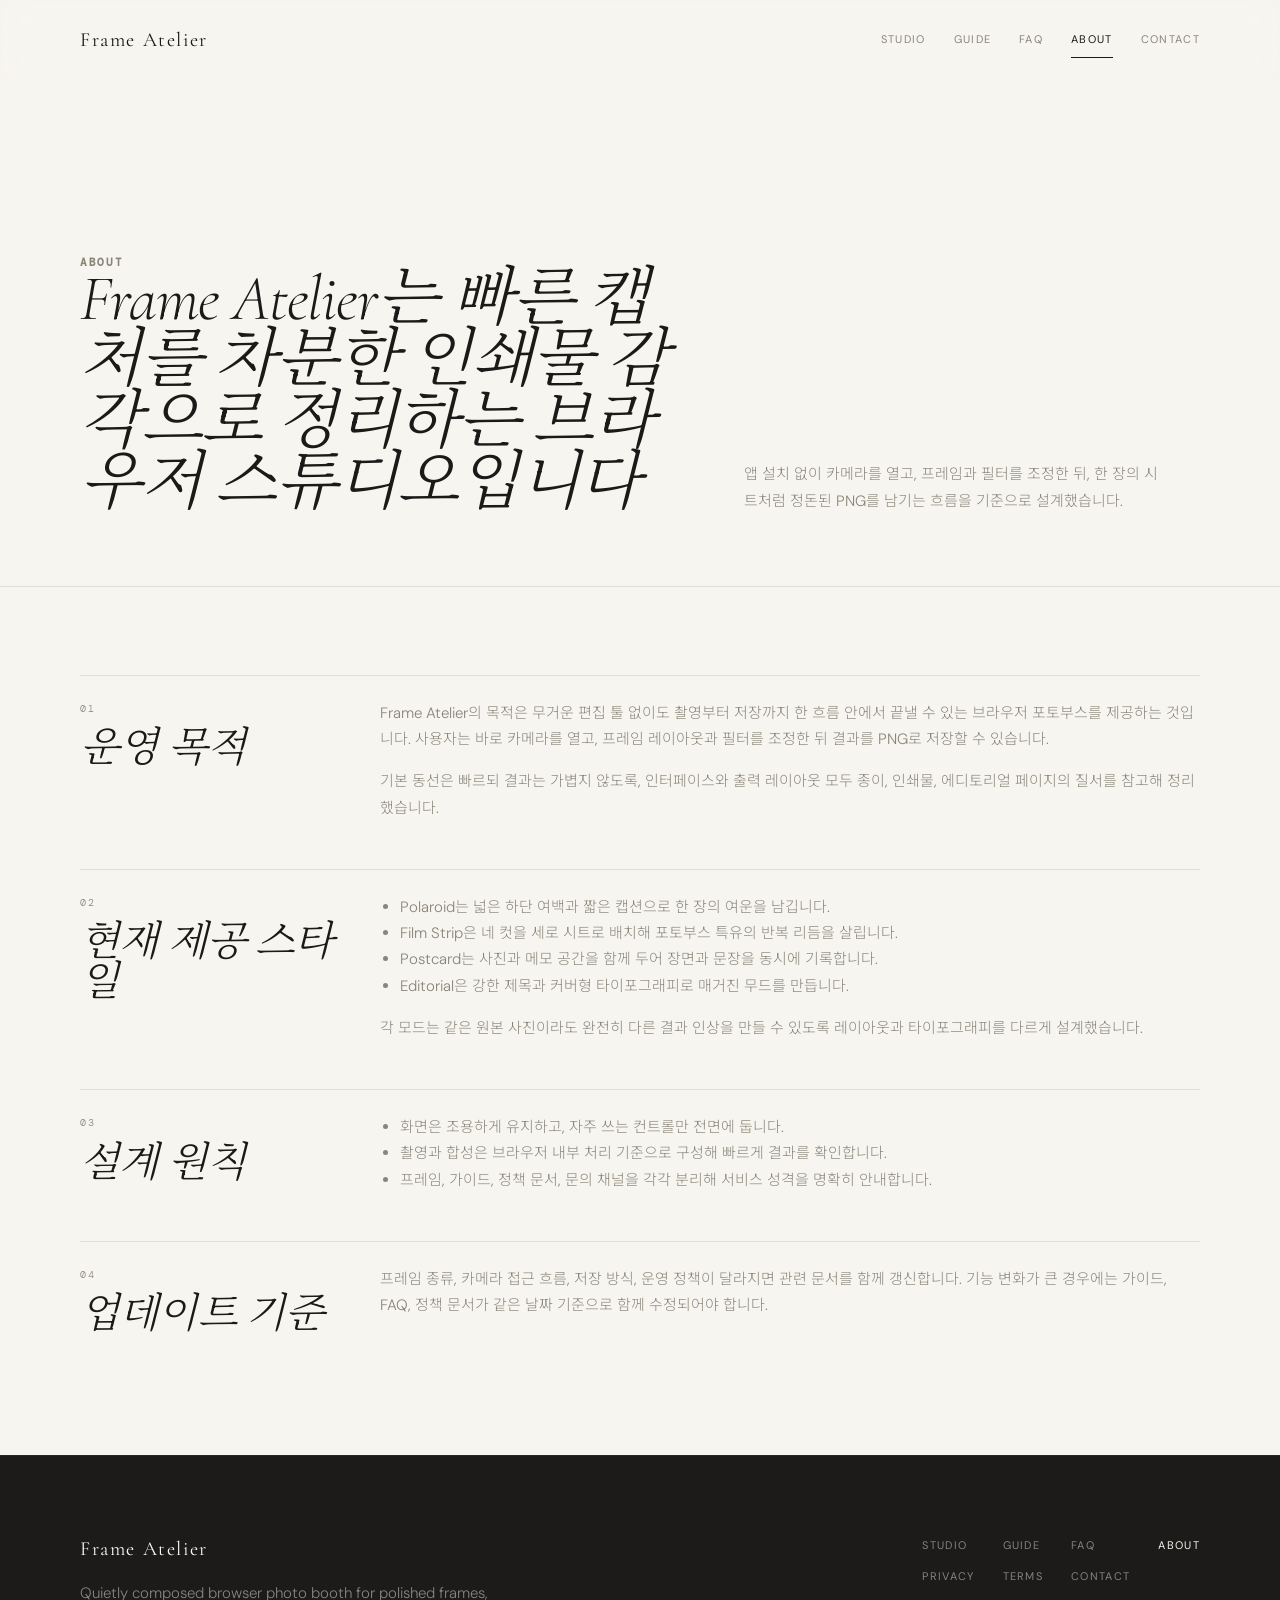
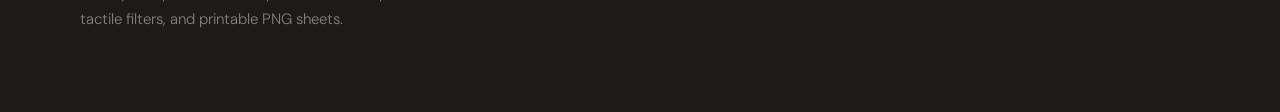
==== commit 99f00170: "Redesign Frame Atelier editorial studio UI" ====
--- a/about.html
+++ b/about.html
@@ -4,78 +4,125 @@
     <meta charset="UTF-8">
     <meta name="viewport" content="width=device-width, initial-scale=1.0">
     <title>소개 | Frame Atelier</title>
-    <meta name="description" content="Frame Atelier의 운영 목적, 제공 프레임 스타일, 설계 원칙을 안내합니다.">
+    <meta name="description" content="Frame Atelier의 운영 목적, 프레임 구성, 설계 기준을 안내합니다.">
     <link rel="preconnect" href="https://fonts.googleapis.com">
     <link rel="preconnect" href="https://fonts.gstatic.com" crossorigin>
-    <link href="https://fonts.googleapis.com/css2?family=Fraunces:wght@600;700&family=IBM+Plex+Sans+KR:wght@400;500;600;700&display=swap" rel="stylesheet">
+    <link href="https://fonts.googleapis.com/css2?family=Cormorant+Garamond:ital,wght@0,300;0,400;1,300;1,400;1,500&family=DM+Mono&family=DM+Sans:wght@300;400&family=Noto+Sans+KR:wght@300;400&family=Noto+Serif+KR:wght@300;400&display=swap" rel="stylesheet">
+    <script>document.documentElement.classList.add("js");</script>
     <link rel="stylesheet" href="style.css">
 </head>
-<body>
-    <header class="site-header">
-        <div class="wrap header-row">
-            <a class="brand" href="index.html"><span class="brand-mark">F</span><span>Frame Atelier</span></a>
+<body class="page-template">
+    <header class="site-header" data-header>
+        <div class="site-shell site-header__row">
+            <a class="brand" href="index.html" aria-label="Frame Atelier 홈">Frame Atelier</a>
             <nav class="site-nav" aria-label="주요 메뉴">
-                <a href="index.html">홈</a>
-                <a href="guide.html">촬영가이드</a>
+                <a href="index.html#studio">Studio</a>
+                <a href="guide.html">Guide</a>
                 <a href="faq.html">FAQ</a>
-                <a href="contact.html">문의</a>
+                <a href="about.html" aria-current="page">About</a>
+                <a href="contact.html">Contact</a>
+            </nav>
+            <button class="menu-toggle" type="button" aria-expanded="false" aria-controls="mobile-drawer">
+                <span class="menu-toggle__label">Menu</span>
+                <span class="menu-toggle__mark" aria-hidden="true">&times;</span>
+            </button>
+        </div>
+        <div id="mobile-drawer" class="mobile-drawer" hidden>
+            <nav class="mobile-nav" aria-label="모바일 메뉴">
+                <a href="index.html#studio">Studio</a>
+                <a href="guide.html">Guide</a>
+                <a href="faq.html">FAQ</a>
+                <a href="about.html" aria-current="page">About</a>
+                <a href="contact.html">Contact</a>
             </nav>
         </div>
     </header>
 
-    <main>
+    <main class="page-main">
         <section class="page-hero">
-            <div class="wrap">
-                <article class="content-card">
-                    <p class="page-kicker">About</p>
-                    <h1>Frame Atelier는 카메라 촬영을 가볍고 감각적으로 바꾸기 위한 브라우저 포토부스입니다</h1>
-                    <p class="page-lead">앱 설치 없이 브라우저에서 카메라를 켜고, 다양한 프레임 스타일로 결과를 바로 저장할 수 있도록 설계했습니다.</p>
-                </article>
+            <div class="site-shell page-hero__grid">
+                <div>
+                    <p class="eyebrow">About</p>
+                    <h1>Frame Atelier는 빠른 캡처를 차분한 인쇄물 감각으로 정리하는 브라우저 스튜디오입니다</h1>
+                </div>
+                <p class="page-lead">앱 설치 없이 카메라를 열고, 프레임과 필터를 조정한 뒤, 한 장의 시트처럼 정돈된 PNG를 남기는 흐름을 기준으로 설계했습니다.</p>
             </div>
         </section>
 
-        <section class="content-section">
-            <div class="wrap content-body">
-                <article class="content-card">
-                    <h2>운영 목적</h2>
-                    <p>이 사이트의 목적은 무거운 편집 툴 대신, 빠르게 구도를 맞추고 감성 프레임이 적용된 결과를 바로 내려받을 수 있는 웹 포토부스를 제공하는 것입니다. 사용자는 별도 계정 없이 브라우저에서 촬영을 시작하고, 결과를 즉시 확인할 수 있습니다.</p>
-                    <p>서비스는 데스크톱과 모바일 브라우저 모두에서 작동하는 것을 목표로 하며, 카메라 권한이 어려운 환경에서는 업로드 방식으로 프레임 테스트도 가능하게 구성했습니다.</p>
+        <section class="page-section">
+            <div class="site-shell editorial-stack">
+                <article class="editorial-block" data-reveal>
+                    <div class="editorial-block__head">
+                        <p class="page-index">01</p>
+                        <h2>운영 목적</h2>
+                    </div>
+                    <div class="editorial-block__body">
+                        <p>Frame Atelier의 목적은 무거운 편집 툴 없이도 촬영부터 저장까지 한 흐름 안에서 끝낼 수 있는 브라우저 포토부스를 제공하는 것입니다. 사용자는 바로 카메라를 열고, 프레임 레이아웃과 필터를 조정한 뒤 결과를 PNG로 저장할 수 있습니다.</p>
+                        <p>기본 동선은 빠르되 결과는 가볍지 않도록, 인터페이스와 출력 레이아웃 모두 종이, 인쇄물, 에디토리얼 페이지의 질서를 참고해 정리했습니다.</p>
+                    </div>
                 </article>
-                <article class="content-card">
-                    <h2>현재 제공 스타일</h2>
-                    <ul>
-                        <li>Polaroid: 넓은 흰 여백과 캡션이 들어가는 클래식 한 장 프레임</li>
-                        <li>Film Strip: 4장을 연속으로 촬영해 세로형 포토부스 결과로 저장하는 모드</li>
-                        <li>Postcard: 넓은 사진과 메모, 날짜가 함께 배치되는 여행 엽서 스타일</li>
-                        <li>Editorial: 강한 타이틀과 분위기 있는 배경이 들어가는 매거진 커버 스타일</li>
-                    </ul>
-                    <p>스타일 외에도 필터, 타이머, 프레임 포인트 컬러, 캡션을 함께 조합할 수 있어 같은 사진도 다른 톤으로 저장할 수 있습니다.</p>
+
+                <article class="editorial-block" data-reveal>
+                    <div class="editorial-block__head">
+                        <p class="page-index">02</p>
+                        <h2>현재 제공 스타일</h2>
+                    </div>
+                    <div class="editorial-block__body">
+                        <ul class="editorial-list">
+                            <li>Polaroid는 넓은 하단 여백과 짧은 캡션으로 한 장의 여운을 남깁니다.</li>
+                            <li>Film Strip은 네 컷을 세로 시트로 배치해 포토부스 특유의 반복 리듬을 살립니다.</li>
+                            <li>Postcard는 사진과 메모 공간을 함께 두어 장면과 문장을 동시에 기록합니다.</li>
+                            <li>Editorial은 강한 제목과 커버형 타이포그래피로 매거진 무드를 만듭니다.</li>
+                        </ul>
+                        <p>각 모드는 같은 원본 사진이라도 완전히 다른 결과 인상을 만들 수 있도록 레이아웃과 타이포그래피를 다르게 설계했습니다.</p>
+                    </div>
                 </article>
-                <article class="content-card">
-                    <h2>설계 원칙</h2>
-                    <ul>
-                        <li>복잡한 회원가입 없이 바로 카메라를 열 수 있게 구성합니다.</li>
-                        <li>기본 촬영과 합성 흐름은 브라우저 내부 처리 기준으로 설계합니다.</li>
-                        <li>프레임 스타일 설명, 개인정보 처리방침, 이용약관, 문의 페이지를 분리해 서비스 성격을 명확히 안내합니다.</li>
-                    </ul>
+
+                <article class="editorial-block" data-reveal>
+                    <div class="editorial-block__head">
+                        <p class="page-index">03</p>
+                        <h2>설계 원칙</h2>
+                    </div>
+                    <div class="editorial-block__body">
+                        <ul class="editorial-list">
+                            <li>화면은 조용하게 유지하고, 자주 쓰는 컨트롤만 전면에 둡니다.</li>
+                            <li>촬영과 합성은 브라우저 내부 처리 기준으로 구성해 빠르게 결과를 확인합니다.</li>
+                            <li>프레임, 가이드, 정책 문서, 문의 채널을 각각 분리해 서비스 성격을 명확히 안내합니다.</li>
+                        </ul>
+                    </div>
                 </article>
-                <article class="content-card">
-                    <h2>업데이트 기준</h2>
-                    <p>프레임 종류, 카메라 접근 흐름, 저장 방식, 운영 정책이 달라지면 관련 페이지를 함께 수정합니다. 기능 변화가 큰 경우에는 가이드와 FAQ, 정책 문서에 같은 날짜 기준으로 반영합니다.</p>
+
+                <article class="editorial-block" data-reveal>
+                    <div class="editorial-block__head">
+                        <p class="page-index">04</p>
+                        <h2>업데이트 기준</h2>
+                    </div>
+                    <div class="editorial-block__body">
+                        <p>프레임 종류, 카메라 접근 흐름, 저장 방식, 운영 정책이 달라지면 관련 문서를 함께 갱신합니다. 기능 변화가 큰 경우에는 가이드, FAQ, 정책 문서가 같은 날짜 기준으로 함께 수정되어야 합니다.</p>
+                    </div>
                 </article>
             </div>
         </section>
     </main>
 
     <footer class="site-footer">
-        <div class="wrap footer-grid">
-            <div><strong>Frame Atelier</strong><p>브라우저에서 감성 프레임 사진을 빠르게 만드는 웹 포토부스</p></div>
-            <nav class="footer-nav" aria-label="하단 메뉴">
-                <a href="privacy.html">개인정보 처리방침</a>
-                <a href="terms.html">이용약관</a>
-                <a href="contact.html">문의</a>
+        <div class="site-shell footer-grid">
+            <div class="footer-brand">
+                <a class="brand brand--footer" href="index.html">Frame Atelier</a>
+                <p>Quietly composed browser photo booth for polished frames, tactile filters, and printable PNG sheets.</p>
+            </div>
+            <nav class="footer-links" aria-label="하단 메뉴">
+                <a href="index.html#studio">Studio</a>
+                <a href="guide.html">Guide</a>
+                <a href="faq.html">FAQ</a>
+                <a href="about.html" aria-current="page">About</a>
+                <a href="privacy.html">Privacy</a>
+                <a href="terms.html">Terms</a>
+                <a href="contact.html">Contact</a>
             </nav>
         </div>
     </footer>
+
+    <script src="main.js" defer></script>
 </body>
 </html>
--- a/style.css
+++ b/style.css
@@ -830,3 +830,1633 @@
         scroll-behavior: auto !important;
     }
 }
+
+/* Editorial redesign */
+
+:root {
+    --bg: #f7f5f0;
+    --text: #1a1a18;
+    --text-secondary: #8a8578;
+    --accent: #c8a97e;
+    --border: #e2ddd6;
+    --hover: #ede9e3;
+    --studio-dark: #1c1b19;
+    --studio-text: rgba(247, 245, 240, 0.78);
+    --studio-muted: rgba(247, 245, 240, 0.46);
+    --font-display: "Cormorant Garamond", "Noto Serif KR", serif;
+    --font-ui: "DM Sans", "Noto Sans KR", sans-serif;
+    --font-mono: "DM Mono", "Noto Sans KR", monospace;
+    --max-width: 1200px;
+    --radius: 4px;
+    --ease-editorial: cubic-bezier(0.25, 0, 0, 1);
+}
+
+html {
+    scroll-behavior: smooth;
+}
+
+body {
+    min-height: 100%;
+    background: var(--bg);
+    color: var(--text);
+    font-family: var(--font-ui);
+    font-weight: 300;
+    line-height: 1.75;
+    text-rendering: optimizeLegibility;
+    -webkit-font-smoothing: antialiased;
+}
+
+.js body {
+    opacity: 0;
+    transform: translateY(12px);
+}
+
+.js body.is-page-ready {
+    opacity: 1;
+    transform: none;
+    transition:
+        opacity 500ms var(--ease-editorial),
+        transform 500ms var(--ease-editorial);
+}
+
+.js [data-reveal] {
+    opacity: 0;
+    transform: translateY(24px);
+}
+
+.js [data-reveal].is-visible {
+    opacity: 1;
+    transform: none;
+    transition:
+        opacity 500ms var(--ease-editorial),
+        transform 500ms var(--ease-editorial);
+}
+
+button {
+    border: 0;
+    background: none;
+}
+
+::selection {
+    background: rgba(200, 169, 126, 0.18);
+}
+
+.site-shell {
+    width: min(var(--max-width), calc(100% - 160px));
+    margin: 0 auto;
+}
+
+.site-header {
+    position: sticky;
+    top: 0;
+    z-index: 60;
+    background: rgba(247, 245, 240, 0);
+    backdrop-filter: blur(12px);
+    border-bottom: 1px solid transparent;
+    transition:
+        background 500ms var(--ease-editorial),
+        border-color 500ms var(--ease-editorial);
+}
+
+body.is-scrolled .site-header,
+body.is-menu-open .site-header {
+    background: rgba(247, 245, 240, 0.85);
+    border-color: var(--border);
+}
+
+.site-header__row {
+    display: flex;
+    align-items: center;
+    justify-content: space-between;
+    gap: 24px;
+    min-height: 80px;
+}
+
+.brand {
+    font-family: var(--font-display);
+    font-size: 20px;
+    font-weight: 400;
+    letter-spacing: 0.08em;
+    line-height: 1;
+}
+
+.brand--footer {
+    color: var(--bg);
+}
+
+.site-nav {
+    display: flex;
+    align-items: center;
+    gap: 28px;
+}
+
+.site-nav a,
+.menu-toggle,
+.mobile-nav a,
+.footer-links a {
+    position: relative;
+    font-size: 11px;
+    font-weight: 400;
+    letter-spacing: 0.12em;
+    text-transform: uppercase;
+}
+
+.site-nav a {
+    padding: 8px 0;
+    color: var(--text-secondary);
+    transition: color 300ms var(--ease-editorial);
+}
+
+.site-nav a::after {
+    content: "";
+    position: absolute;
+    left: 0;
+    right: 0;
+    bottom: 0;
+    height: 1px;
+    background: currentColor;
+    transform: scaleX(0);
+    transform-origin: left;
+    transition: transform 300ms var(--ease-editorial);
+}
+
+.site-nav a:hover,
+.site-nav a:focus-visible,
+.site-nav a[aria-current="page"] {
+    color: var(--text);
+}
+
+.site-nav a:hover::after,
+.site-nav a:focus-visible::after,
+.site-nav a[aria-current="page"]::after {
+    transform: scaleX(1);
+}
+
+.menu-toggle {
+    display: none;
+    align-items: center;
+    gap: 10px;
+    color: var(--text-secondary);
+}
+
+.menu-toggle__label {
+    font-size: 11px;
+    letter-spacing: 0.12em;
+    text-transform: uppercase;
+}
+
+.menu-toggle__mark {
+    font-family: var(--font-display);
+    font-size: 28px;
+    line-height: 1;
+    color: var(--text);
+    transform: translateY(-1px);
+}
+
+.mobile-drawer {
+    display: none;
+}
+
+.mobile-nav {
+    display: flex;
+    flex-direction: column;
+    gap: 18px;
+}
+
+.mobile-nav a {
+    color: var(--text-secondary);
+}
+
+.mobile-nav a[aria-current="page"] {
+    color: var(--text);
+}
+
+.eyebrow {
+    margin: 0;
+    font-family: var(--font-mono);
+    font-size: 11px;
+    line-height: 1;
+    letter-spacing: 0.15em;
+    text-transform: uppercase;
+    color: var(--text-secondary);
+}
+
+.eyebrow--light {
+    color: rgba(247, 245, 240, 0.58);
+}
+
+h1,
+h2,
+h3 {
+    margin: 0;
+    color: inherit;
+    font-family: var(--font-display);
+    font-weight: 300;
+    letter-spacing: -0.02em;
+    line-height: 0.96;
+}
+
+h1 {
+    font-size: clamp(4rem, 6vw, 5rem);
+}
+
+h2 {
+    font-size: clamp(2.25rem, 3.2vw, 2.75rem);
+    font-style: italic;
+}
+
+h3 {
+    font-size: 2rem;
+    font-style: italic;
+}
+
+.hero-copy__body,
+.section-copy,
+.page-lead,
+.panel-copy,
+.studio-helper,
+.result-placeholder,
+.footer-brand p,
+.editorial-block__body p,
+.editorial-block__body li,
+.empty-gallery {
+    margin: 0;
+    color: var(--text-secondary);
+    font-size: 15px;
+    font-weight: 300;
+    line-height: 1.75;
+}
+
+.hero-section {
+    display: flex;
+    align-items: center;
+    min-height: 100dvh;
+    padding: 128px 0 88px;
+}
+
+.hero-grid {
+    display: grid;
+    grid-template-columns: minmax(0, 3fr) minmax(0, 2fr);
+    gap: 64px;
+    align-items: center;
+}
+
+.hero-kicker {
+    display: flex;
+    align-items: center;
+    gap: 16px;
+    margin-bottom: 32px;
+}
+
+.hero-rule {
+    width: 80px;
+    height: 1px;
+    background: var(--accent);
+    flex: none;
+}
+
+.hero-copy h1 {
+    font-style: italic;
+}
+
+.hero-copy h1 span {
+    display: block;
+}
+
+.hero-copy__body {
+    max-width: 620px;
+    margin-top: 32px;
+}
+
+.hero-actions {
+    display: flex;
+    flex-wrap: wrap;
+    gap: 24px;
+    margin-top: 40px;
+}
+
+.text-link {
+    position: relative;
+    display: inline-flex;
+    align-items: center;
+    gap: 8px;
+    padding-bottom: 10px;
+    color: var(--text-secondary);
+    font-size: 12px;
+    font-weight: 400;
+    letter-spacing: 0.12em;
+    text-transform: uppercase;
+    transition: color 300ms var(--ease-editorial);
+}
+
+.text-link--primary {
+    color: var(--text);
+}
+
+.text-link::after {
+    content: "";
+    position: absolute;
+    left: 0;
+    right: 0;
+    bottom: 0;
+    height: 1px;
+    background: currentColor;
+    transform: scaleX(0);
+    transform-origin: left;
+    transition: transform 300ms var(--ease-editorial);
+}
+
+.text-link:hover,
+.text-link:focus-visible {
+    color: var(--text);
+}
+
+.text-link:hover::after,
+.text-link:focus-visible::after {
+    transform: scaleX(1);
+}
+
+.hero-art {
+    position: relative;
+    min-height: 640px;
+    display: flex;
+    align-items: center;
+    justify-content: center;
+}
+
+.hero-art__wash {
+    position: absolute;
+    inset: 10% 0 0 10%;
+    background:
+        radial-gradient(circle at 28% 24%, rgba(200, 169, 126, 0.18), transparent 42%),
+        radial-gradient(circle at 72% 38%, rgba(138, 133, 120, 0.14), transparent 34%),
+        linear-gradient(180deg, rgba(247, 245, 240, 0) 0%, var(--bg) 92%);
+    filter: blur(28px);
+}
+
+.hero-collage {
+    position: relative;
+    width: 100%;
+    max-width: 460px;
+    height: 600px;
+}
+
+.hero-frame {
+    position: absolute;
+    overflow: hidden;
+    border: 1px solid rgba(26, 26, 24, 0.08);
+    border-radius: var(--radius);
+    background: linear-gradient(180deg, rgba(215, 206, 194, 0.92), rgba(168, 151, 131, 0.74));
+}
+
+.hero-frame::before {
+    content: "";
+    position: absolute;
+    inset: 0;
+    background:
+        radial-gradient(circle at 28% 34%, rgba(247, 245, 240, 0.78) 0 12%, transparent 12.5%),
+        radial-gradient(circle at 62% 68%, rgba(28, 27, 25, 0.3) 0 22%, transparent 22.5%),
+        linear-gradient(140deg, rgba(247, 245, 240, 0.12), transparent 40%, rgba(28, 27, 25, 0.2) 100%);
+    mix-blend-mode: screen;
+    opacity: 0.8;
+}
+
+.hero-frame::after {
+    content: "";
+    position: absolute;
+    inset: 0;
+    background:
+        repeating-linear-gradient(0deg, rgba(26, 26, 24, 0.04) 0 1px, transparent 1px 3px),
+        repeating-linear-gradient(90deg, rgba(26, 26, 24, 0.02) 0 1px, transparent 1px 4px);
+    opacity: 0.45;
+}
+
+.hero-frame__meta {
+    position: absolute;
+    left: 16px;
+    bottom: 14px;
+    z-index: 1;
+    font-family: var(--font-mono);
+    font-size: 10px;
+    letter-spacing: 0.15em;
+    text-transform: uppercase;
+    color: rgba(26, 26, 24, 0.58);
+}
+
+.hero-frame--a {
+    left: 0;
+    top: 48px;
+    width: 42%;
+    aspect-ratio: 4 / 5;
+}
+
+.hero-frame--b {
+    right: 0;
+    top: 0;
+    width: 52%;
+    aspect-ratio: 4 / 5;
+}
+
+.hero-frame--c {
+    left: 18%;
+    bottom: 24px;
+    width: 48%;
+    aspect-ratio: 16 / 11;
+}
+
+.hero-art::after {
+    content: "";
+    position: absolute;
+    inset: 0;
+    background: radial-gradient(circle at center, transparent 36%, rgba(247, 245, 240, 0.76) 74%, var(--bg) 100%);
+}
+
+.section-spacing {
+    padding: 120px 0;
+}
+
+.section-intro {
+    display: grid;
+    gap: 16px;
+    max-width: 720px;
+    margin-bottom: 56px;
+}
+
+.mode-rail {
+    display: grid;
+    grid-template-columns: repeat(4, minmax(0, 1fr));
+    gap: 32px;
+}
+
+.mode-item {
+    position: relative;
+    min-height: 280px;
+    padding-top: 24px;
+}
+
+.mode-number {
+    position: absolute;
+    top: 0;
+    left: 0;
+    color: var(--border);
+    font-family: var(--font-display);
+    font-size: 120px;
+    line-height: 0.8;
+    transition: opacity 300ms var(--ease-editorial);
+}
+
+.mode-content {
+    position: relative;
+    z-index: 1;
+    padding-top: 112px;
+}
+
+.mode-content h3 {
+    position: relative;
+    display: inline-block;
+    padding-bottom: 12px;
+    font-size: 24px;
+}
+
+.mode-content h3::after {
+    content: "";
+    position: absolute;
+    left: 0;
+    right: 0;
+    bottom: 0;
+    height: 1px;
+    background: var(--accent);
+    transform: scaleX(0);
+    transform-origin: left;
+    transition: transform 300ms var(--ease-editorial);
+}
+
+.mode-content p {
+    margin: 16px 0 0;
+    color: var(--text-secondary);
+    font-size: 13px;
+    line-height: 1.75;
+}
+
+.mode-item:hover .mode-number,
+.mode-item:focus-visible .mode-number {
+    opacity: 0.56;
+}
+
+.mode-item:hover .mode-content h3::after,
+.mode-item:focus-visible .mode-content h3::after {
+    transform: scaleX(1);
+}
+
+.stats-section {
+    padding-bottom: 120px;
+}
+
+.stats-row {
+    display: grid;
+    grid-template-columns: repeat(4, minmax(0, 1fr));
+    border-top: 1px solid var(--border);
+    padding-top: 32px;
+}
+
+.stat-item {
+    padding: 0 32px;
+}
+
+.stat-item + .stat-item {
+    border-left: 1px solid var(--border);
+}
+
+.stat-value {
+    margin: 0;
+    color: var(--text);
+    font-family: var(--font-display);
+    font-size: 48px;
+    line-height: 0.9;
+}
+
+.stat-caption {
+    margin: 12px 0 0;
+    color: var(--text-secondary);
+    font-family: var(--font-mono);
+    font-size: 10px;
+    letter-spacing: 0.15em;
+    text-transform: uppercase;
+}
+
+.studio-section {
+    position: relative;
+    overflow: hidden;
+    padding: 120px 0 132px;
+    background: var(--studio-dark);
+    color: var(--bg);
+}
+
+.studio-section h2,
+.studio-section h3 {
+    color: var(--bg);
+}
+
+.section-head {
+    display: grid;
+    grid-template-columns: minmax(0, 1.2fr) minmax(320px, 0.8fr);
+    gap: 48px;
+    align-items: end;
+}
+
+.section-copy--light,
+.panel-copy,
+.studio-helper,
+.result-placeholder,
+.preview-guide {
+    color: var(--studio-muted);
+}
+
+.studio-stage {
+    display: grid;
+    justify-items: center;
+    gap: 32px;
+    margin-top: 72px;
+}
+
+.preview-shell {
+    position: relative;
+    overflow: hidden;
+    width: min(100%, 480px);
+    aspect-ratio: 4 / 5;
+    border: 1px solid rgba(247, 245, 240, 0.08);
+    background: #242320;
+    transition: border-color 300ms var(--ease-editorial);
+}
+
+.preview-shell[data-mode="postcard"] {
+    aspect-ratio: 16 / 11;
+}
+
+.preview-shell.is-flashing::after {
+    content: "";
+    position: absolute;
+    inset: 0;
+    background: rgba(247, 245, 240, 0.6);
+    animation: shutter-flash 120ms var(--ease-editorial);
+}
+
+#camera-video {
+    position: absolute;
+    inset: 0;
+    width: 100%;
+    height: 100%;
+    object-fit: cover;
+    opacity: 0.18;
+    transition:
+        opacity 300ms var(--ease-editorial),
+        transform 300ms var(--ease-editorial),
+        filter 300ms var(--ease-editorial);
+}
+
+#camera-video.is-active {
+    opacity: 1;
+}
+
+#camera-video.is-mirrored {
+    transform: scaleX(-1);
+}
+
+.preview-hud {
+    position: absolute;
+    top: 16px;
+    left: 16px;
+    right: 16px;
+    z-index: 2;
+    display: flex;
+    justify-content: space-between;
+    gap: 20px;
+    color: rgba(247, 245, 240, 0.35);
+    font-family: var(--font-mono);
+    font-size: 11px;
+    letter-spacing: 0.08em;
+    text-transform: uppercase;
+}
+
+.camera-status {
+    max-width: min(65%, 240px);
+}
+
+.camera-status[data-state="success"] {
+    color: rgba(200, 169, 126, 0.92);
+}
+
+.camera-status[data-state="error"] {
+    color: rgba(230, 176, 156, 0.9);
+}
+
+.mode-summary {
+    text-align: right;
+}
+
+.preview-guides {
+    position: absolute;
+    left: 16px;
+    right: 16px;
+    bottom: 16px;
+    z-index: 2;
+    display: flex;
+    justify-content: space-between;
+    align-items: end;
+    gap: 24px;
+}
+
+.preview-guide {
+    max-width: 72%;
+    font-size: 12px;
+}
+
+.countdown-badge {
+    color: var(--bg);
+    font-family: var(--font-display);
+    font-size: 56px;
+    line-height: 0.8;
+}
+
+.studio-action-bar,
+.studio-result-actions {
+    display: flex;
+    flex-wrap: wrap;
+    gap: 16px;
+    justify-content: center;
+}
+
+.ghost-button,
+.mobile-bar-button {
+    display: inline-flex;
+    align-items: center;
+    justify-content: center;
+    gap: 10px;
+    min-height: 44px;
+    padding: 0 20px;
+    border: 1px solid var(--text-secondary);
+    border-radius: var(--radius);
+    background: transparent;
+    color: var(--text);
+    font-size: 12px;
+    font-weight: 400;
+    letter-spacing: 0.12em;
+    text-transform: uppercase;
+    transition:
+        background 300ms var(--ease-editorial),
+        border-color 300ms var(--ease-editorial),
+        color 300ms var(--ease-editorial),
+        opacity 300ms var(--ease-editorial);
+}
+
+.ghost-button:hover,
+.ghost-button:focus-visible,
+.mobile-bar-button:hover,
+.mobile-bar-button:focus-visible {
+    border-color: var(--text);
+    background: var(--text);
+    color: var(--bg);
+}
+
+.studio-section .ghost-button {
+    border-color: rgba(247, 245, 240, 0.28);
+    color: var(--bg);
+}
+
+.studio-section .ghost-button:hover,
+.studio-section .ghost-button:focus-visible {
+    border-color: var(--bg);
+    background: var(--bg);
+    color: var(--studio-dark);
+}
+
+.ghost-button.is-disabled,
+.ghost-button[aria-disabled="true"],
+.ghost-button:disabled,
+.mobile-bar-button:disabled {
+    pointer-events: none;
+    opacity: 0.32;
+}
+
+.icon-button svg {
+    width: 16px;
+    height: 16px;
+    fill: none;
+    stroke: currentColor;
+    stroke-linecap: square;
+    stroke-linejoin: miter;
+    stroke-width: 1.35;
+}
+
+.studio-switches {
+    display: flex;
+    flex-wrap: wrap;
+    justify-content: center;
+    gap: 32px 40px;
+}
+
+.text-toggle {
+    display: flex;
+    flex-wrap: wrap;
+    align-items: center;
+    gap: 12px 20px;
+    margin: 0;
+    padding: 0;
+    border: 0;
+}
+
+.text-toggle legend {
+    padding: 0;
+    color: rgba(247, 245, 240, 0.48);
+    font-family: var(--font-mono);
+    font-size: 10px;
+    letter-spacing: 0.15em;
+    text-transform: uppercase;
+}
+
+.text-toggle label,
+.mode-tab,
+.filter-option {
+    position: relative;
+}
+
+.text-toggle input,
+.mode-tab input,
+.filter-option input {
+    position: absolute;
+    opacity: 0;
+    pointer-events: none;
+}
+
+.text-toggle span,
+.mode-tab span {
+    position: relative;
+    display: inline-block;
+    padding-bottom: 10px;
+    color: rgba(247, 245, 240, 0.54);
+    font-size: 12px;
+    font-weight: 400;
+    letter-spacing: 0.12em;
+    text-transform: uppercase;
+    transition: color 300ms var(--ease-editorial);
+}
+
+.text-toggle span::after,
+.mode-tab span::after {
+    content: "";
+    position: absolute;
+    left: 0;
+    right: 0;
+    bottom: 0;
+    height: 1px;
+    background: var(--accent);
+    transform: scaleX(0);
+    transform-origin: left;
+    transition: transform 300ms var(--ease-editorial);
+}
+
+.text-toggle input:checked + span,
+.mode-tab input:checked + span {
+    color: var(--bg);
+}
+
+.text-toggle input:checked + span::after,
+.mode-tab input:checked + span::after {
+    transform: scaleX(1);
+}
+
+.studio-helper {
+    max-width: 620px;
+    text-align: center;
+}
+
+.studio-console {
+    display: grid;
+    grid-template-columns: minmax(0, 1.05fr) minmax(320px, 0.95fr);
+    gap: 48px;
+    margin-top: 80px;
+    align-items: start;
+}
+
+.studio-panel {
+    padding: 32px;
+    border: 1px solid rgba(247, 245, 240, 0.08);
+    background: rgba(247, 245, 240, 0.02);
+}
+
+.panel-heading,
+.studio-settings__head {
+    display: flex;
+    justify-content: space-between;
+    align-items: flex-start;
+    gap: 24px;
+}
+
+.panel-copy {
+    max-width: 320px;
+    font-size: 13px;
+}
+
+.result-shell {
+    display: grid;
+    place-items: center;
+    min-height: 560px;
+    margin-top: 28px;
+    padding: 24px;
+    border: 1px solid rgba(247, 245, 240, 0.08);
+    background: rgba(247, 245, 240, 0.02);
+}
+
+.result-shell canvas {
+    width: 100%;
+    height: auto;
+    border: 1px solid rgba(247, 245, 240, 0.06);
+}
+
+.result-placeholder {
+    max-width: 360px;
+    text-align: center;
+}
+
+.studio-result-actions {
+    justify-content: flex-start;
+    margin-top: 24px;
+}
+
+.studio-settings__head {
+    margin-bottom: 32px;
+}
+
+.drawer-close {
+    display: none;
+    align-items: center;
+    justify-content: center;
+    width: 40px;
+    height: 40px;
+    color: var(--bg);
+    font-family: var(--font-display);
+    font-size: 28px;
+    line-height: 1;
+}
+
+.settings-block + .settings-block {
+    margin-top: 28px;
+}
+
+.panel-label {
+    margin: 0 0 18px;
+    color: rgba(247, 245, 240, 0.48);
+    font-family: var(--font-mono);
+    font-size: 10px;
+    letter-spacing: 0.15em;
+    text-transform: uppercase;
+}
+
+.mode-tabs {
+    display: grid;
+    grid-template-columns: repeat(2, minmax(0, 1fr));
+    gap: 16px 24px;
+}
+
+.filter-grid {
+    display: grid;
+    grid-template-columns: repeat(5, minmax(0, 1fr));
+    gap: 16px;
+}
+
+.filter-card {
+    display: grid;
+    justify-items: start;
+    gap: 10px;
+}
+
+.filter-preview {
+    position: relative;
+    width: 100%;
+    aspect-ratio: 1;
+    overflow: hidden;
+    border: 1px solid rgba(247, 245, 240, 0.08);
+    background: rgba(247, 245, 240, 0.04);
+    transition: border-color 300ms var(--ease-editorial);
+}
+
+.filter-preview::before {
+    content: "";
+    position: absolute;
+    inset: 0;
+    background:
+        radial-gradient(circle at 50% 32%, #f0d7bb 0 18%, transparent 18.5%),
+        radial-gradient(circle at 54% 38%, rgba(146, 112, 84, 0.34) 0 7%, transparent 7.5%),
+        linear-gradient(180deg, #d0b493 0%, #b99573 44%, #85654d 100%);
+}
+
+.filter-preview--paper::before {
+    filter: saturate(1.02) sepia(0.08) brightness(1.04);
+}
+
+.filter-preview--mono::before {
+    filter: grayscale(1) contrast(1.08) brightness(1.02);
+}
+
+.filter-preview--sepia::before {
+    filter: sepia(0.3) saturate(0.95) contrast(1.06) brightness(1.03);
+}
+
+.filter-preview--noir::before {
+    filter: grayscale(0.4) sepia(0.18) contrast(1.16) brightness(0.94);
+}
+
+.filter-name {
+    color: rgba(247, 245, 240, 0.62);
+    font-family: var(--font-mono);
+    font-size: 9px;
+    letter-spacing: 0.15em;
+    text-transform: uppercase;
+}
+
+.filter-option input:checked + .filter-card .filter-preview {
+    border-color: var(--accent);
+}
+
+.filter-option input:checked + .filter-card .filter-name {
+    color: var(--bg);
+}
+
+.advanced-settings {
+    margin-top: 32px;
+    padding-top: 22px;
+    border-top: 1px solid rgba(247, 245, 240, 0.08);
+}
+
+.advanced-settings summary {
+    display: flex;
+    align-items: center;
+    justify-content: space-between;
+    gap: 16px;
+    list-style: none;
+    cursor: pointer;
+    color: rgba(247, 245, 240, 0.72);
+    font-size: 12px;
+    font-weight: 400;
+    letter-spacing: 0.12em;
+    text-transform: uppercase;
+}
+
+.advanced-settings summary::-webkit-details-marker {
+    display: none;
+}
+
+.advanced-settings summary span {
+    transition: transform 300ms var(--ease-editorial);
+}
+
+.advanced-settings[open] summary span {
+    transform: rotate(180deg);
+}
+
+.advanced-settings__body {
+    display: grid;
+    gap: 22px;
+    padding-top: 24px;
+}
+
+.line-field {
+    position: relative;
+    display: block;
+    min-height: 58px;
+    padding-top: 18px;
+    border-bottom: 1px solid rgba(247, 245, 240, 0.16);
+}
+
+.line-field:focus-within {
+    border-color: var(--accent);
+}
+
+.line-field input {
+    width: 100%;
+    padding: 12px 0 10px;
+    border: 0;
+    background: transparent;
+    color: var(--bg);
+    font-size: 15px;
+    font-weight: 300;
+    outline: none;
+}
+
+.line-field span {
+    position: absolute;
+    left: 0;
+    bottom: 12px;
+    color: rgba(247, 245, 240, 0.44);
+    transition:
+        color 300ms var(--ease-editorial),
+        font-size 300ms var(--ease-editorial),
+        transform 300ms var(--ease-editorial);
+}
+
+.line-field input:focus + span,
+.line-field input:not(:placeholder-shown) + span,
+.line-field--color span,
+.line-field--file span {
+    transform: translateY(-22px);
+    color: rgba(247, 245, 240, 0.62);
+    font-family: var(--font-mono);
+    font-size: 10px;
+    letter-spacing: 0.15em;
+    text-transform: uppercase;
+}
+
+.color-input {
+    height: 24px;
+    padding: 0;
+    appearance: none;
+}
+
+.color-input::-webkit-color-swatch-wrapper {
+    padding: 0;
+}
+
+.color-input::-webkit-color-swatch,
+.color-input::-moz-color-swatch {
+    border: 1px solid rgba(247, 245, 240, 0.18);
+    border-radius: 2px;
+}
+
+.file-input {
+    color: rgba(247, 245, 240, 0.72);
+}
+
+.file-input::file-selector-button {
+    margin-right: 16px;
+    min-height: 32px;
+    padding: 0 12px;
+    border: 1px solid rgba(247, 245, 240, 0.18);
+    background: transparent;
+    color: var(--bg);
+    font-size: 11px;
+    letter-spacing: 0.12em;
+    text-transform: uppercase;
+    cursor: pointer;
+}
+
+.line-check {
+    display: flex;
+    align-items: center;
+    gap: 12px;
+    color: rgba(247, 245, 240, 0.74);
+    font-size: 14px;
+}
+
+.line-check input {
+    margin: 0;
+    accent-color: var(--accent);
+}
+
+.studio-settings-scrim,
+.studio-mobile-bar {
+    display: none;
+}
+
+.gallery-section {
+    padding-bottom: 120px;
+}
+
+.session-gallery {
+    display: grid;
+    grid-template-columns: repeat(3, minmax(0, 1fr));
+    gap: 40px 24px;
+}
+
+.empty-gallery {
+    grid-column: 1 / -1;
+    padding-top: 24px;
+    border-top: 1px solid var(--border);
+}
+
+.session-item {
+    display: block;
+}
+
+.session-thumb {
+    position: relative;
+    overflow: hidden;
+    background: var(--hover);
+}
+
+.session-item[data-mode="film"] .session-thumb {
+    aspect-ratio: 3 / 5;
+}
+
+.session-item[data-mode="postcard"] .session-thumb {
+    aspect-ratio: 16 / 11;
+}
+
+.session-item[data-mode="polaroid"] .session-thumb,
+.session-item[data-mode="editorial"] .session-thumb {
+    aspect-ratio: 4 / 5;
+}
+
+.session-thumb img {
+    width: 100%;
+    height: 100%;
+    object-fit: cover;
+    transition: filter 300ms var(--ease-editorial);
+}
+
+.session-overlay {
+    position: absolute;
+    inset: 0;
+    display: grid;
+    place-items: center;
+    background: rgba(26, 26, 24, 0.24);
+    opacity: 0;
+    transition: opacity 300ms var(--ease-editorial);
+}
+
+.session-overlay svg {
+    width: 24px;
+    height: 24px;
+    fill: none;
+    stroke: var(--bg);
+    stroke-width: 1.25;
+}
+
+.session-item:hover .session-overlay,
+.session-item:focus-visible .session-overlay {
+    opacity: 1;
+}
+
+.session-item:hover .session-thumb img,
+.session-item:focus-visible .session-thumb img {
+    filter: brightness(0.84);
+}
+
+.session-meta {
+    display: flex;
+    justify-content: space-between;
+    gap: 16px;
+    margin-top: 14px;
+    color: var(--text-secondary);
+    font-size: 13px;
+}
+
+.session-meta strong {
+    color: var(--text);
+    font-family: var(--font-display);
+    font-size: 24px;
+    font-style: italic;
+    font-weight: 300;
+}
+
+.session-meta span {
+    align-self: center;
+    font-family: var(--font-mono);
+    font-size: 10px;
+    letter-spacing: 0.15em;
+    text-transform: uppercase;
+}
+
+.page-hero {
+    padding: 176px 0 72px;
+    border-bottom: 1px solid var(--border);
+}
+
+.page-hero__grid {
+    display: grid;
+    grid-template-columns: minmax(0, 1.15fr) minmax(280px, 0.85fr);
+    gap: 48px;
+    align-items: end;
+}
+
+.page-hero h1 {
+    font-size: clamp(3.5rem, 5vw, 4.5rem);
+    font-style: italic;
+}
+
+.page-lead {
+    max-width: 420px;
+}
+
+.page-section {
+    padding: 88px 0 120px;
+}
+
+.editorial-stack {
+    display: grid;
+    gap: 48px;
+}
+
+.editorial-block {
+    display: grid;
+    grid-template-columns: minmax(180px, 260px) minmax(0, 1fr);
+    gap: 40px;
+    padding-top: 24px;
+    border-top: 1px solid var(--border);
+}
+
+.page-index {
+    margin: 0 0 12px;
+    color: var(--text-secondary);
+    font-family: var(--font-mono);
+    font-size: 10px;
+    letter-spacing: 0.15em;
+    text-transform: uppercase;
+}
+
+.editorial-block__body {
+    display: grid;
+    gap: 16px;
+}
+
+.editorial-list {
+    margin: 0;
+    padding-left: 20px;
+    color: var(--text-secondary);
+}
+
+.editorial-list--ordered {
+    padding-left: 22px;
+}
+
+.editorial-block__body a {
+    color: var(--text);
+    text-decoration: underline;
+    text-decoration-color: var(--accent);
+    text-underline-offset: 4px;
+}
+
+.site-footer {
+    padding: 80px 0;
+    border-top: 1px solid rgba(247, 245, 240, 0.06);
+    background: var(--studio-dark);
+    color: var(--text-secondary);
+}
+
+.footer-grid {
+    display: grid;
+    grid-template-columns: minmax(0, 1fr) auto;
+    gap: 48px;
+    align-items: start;
+}
+
+.footer-brand p {
+    max-width: 420px;
+    margin-top: 16px;
+    color: rgba(247, 245, 240, 0.48);
+}
+
+.footer-links {
+    display: grid;
+    grid-template-columns: repeat(4, max-content);
+    gap: 12px 28px;
+    justify-content: end;
+}
+
+.footer-links a {
+    color: rgba(247, 245, 240, 0.48);
+    transition: color 300ms var(--ease-editorial);
+}
+
+.footer-links a:hover,
+.footer-links a:focus-visible,
+.footer-links a[aria-current="page"] {
+    color: var(--bg);
+}
+
+a:focus-visible,
+button:focus-visible,
+summary:focus-visible {
+    outline: 1px solid var(--accent);
+    outline-offset: 4px;
+}
+
+@keyframes shutter-flash {
+    0% {
+        opacity: 0;
+    }
+
+    40% {
+        opacity: 1;
+    }
+
+    100% {
+        opacity: 0;
+    }
+}
+
+@media (max-width: 1100px) {
+    .site-shell {
+        width: min(var(--max-width), calc(100% - 120px));
+    }
+
+    .hero-grid,
+    .section-head,
+    .studio-console,
+    .page-hero__grid,
+    .footer-grid {
+        grid-template-columns: 1fr;
+    }
+
+    .hero-grid {
+        gap: 72px;
+    }
+
+    .mode-rail {
+        grid-template-columns: repeat(2, minmax(0, 1fr));
+        gap: 48px 32px;
+    }
+
+    .stats-row {
+        grid-template-columns: repeat(2, minmax(0, 1fr));
+        gap: 32px 0;
+    }
+
+    .stat-item:nth-child(odd) {
+        padding-left: 0;
+    }
+
+    .stat-item:nth-child(3) {
+        border-left: 0;
+    }
+
+    .footer-links {
+        justify-content: start;
+    }
+}
+
+@media (max-width: 767px) {
+    .site-shell {
+        width: min(var(--max-width), calc(100% - 48px));
+    }
+
+    .site-nav {
+        display: none;
+    }
+
+    .menu-toggle {
+        display: inline-flex;
+    }
+
+    .mobile-drawer {
+        position: absolute;
+        inset: 100% 0 auto 0;
+        display: block;
+        padding: 16px 24px 24px;
+        border-bottom: 1px solid var(--border);
+        background: rgba(247, 245, 240, 0.92);
+        backdrop-filter: blur(12px);
+    }
+
+    .hero-section {
+        min-height: auto;
+        padding: 120px 0 64px;
+    }
+
+    .hero-copy h1,
+    .page-hero h1 {
+        font-size: 44px;
+    }
+
+    h2 {
+        font-size: 36px;
+    }
+
+    .hero-art {
+        min-height: 420px;
+    }
+
+    .hero-collage {
+        height: 420px;
+    }
+
+    .mode-rail {
+        gap: 40px 24px;
+    }
+
+    .mode-item {
+        min-height: 220px;
+    }
+
+    .mode-number {
+        font-size: 72px;
+    }
+
+    .mode-content {
+        padding-top: 72px;
+    }
+
+    .stats-row {
+        grid-template-columns: 1fr 1fr;
+    }
+
+    .stat-item {
+        padding: 0 16px;
+    }
+
+    .studio-section {
+        padding: 104px 0 96px;
+    }
+
+    .studio-stage {
+        gap: 24px;
+    }
+
+    .studio-console {
+        gap: 32px;
+        margin-top: 48px;
+    }
+
+    .studio-panel {
+        padding: 24px;
+    }
+
+    .studio-panel--settings {
+        position: fixed;
+        left: 24px;
+        right: 24px;
+        bottom: 72px;
+        z-index: 72;
+        max-height: min(72vh, 720px);
+        overflow: auto;
+        transform: translateY(calc(100% + 32px));
+        opacity: 0;
+        pointer-events: none;
+        transition:
+            transform 300ms var(--ease-editorial),
+            opacity 300ms var(--ease-editorial);
+        background: rgba(28, 27, 25, 0.98);
+    }
+
+    body.is-settings-open .studio-panel--settings {
+        transform: translateY(0);
+        opacity: 1;
+        pointer-events: auto;
+    }
+
+    .drawer-close {
+        display: inline-flex;
+    }
+
+    .filter-grid {
+        grid-template-columns: repeat(3, minmax(0, 1fr));
+    }
+
+    .studio-settings-scrim {
+        position: fixed;
+        inset: 0;
+        z-index: 68;
+        border: 0;
+        background: rgba(26, 26, 24, 0.24);
+        opacity: 0;
+        pointer-events: none;
+        transition: opacity 300ms var(--ease-editorial);
+    }
+
+    body.is-settings-open .studio-settings-scrim {
+        display: block;
+        opacity: 1;
+        pointer-events: auto;
+    }
+
+    .studio-mobile-bar {
+        position: fixed;
+        left: 0;
+        right: 0;
+        bottom: 0;
+        z-index: 80;
+        display: grid;
+        grid-template-columns: 1fr 1fr 1fr 48px;
+        border-top: 1px solid var(--border);
+        background: rgba(247, 245, 240, 0.94);
+        backdrop-filter: blur(12px);
+    }
+
+    .mobile-bar-button {
+        min-height: 48px;
+        padding: 0;
+        border: 0;
+        border-right: 1px solid var(--border);
+        border-radius: 0;
+        background: transparent;
+        color: var(--text);
+    }
+
+    .mobile-bar-button:last-child {
+        border-right: 0;
+    }
+
+    .mobile-bar-button--more {
+        font-size: 24px;
+        letter-spacing: 0;
+        line-height: 1;
+    }
+
+    .page-hero {
+        padding: 136px 0 56px;
+    }
+
+    .editorial-block {
+        grid-template-columns: 1fr;
+        gap: 16px;
+    }
+
+    .session-gallery {
+        grid-template-columns: 1fr;
+    }
+
+    .footer-links {
+        grid-template-columns: repeat(2, max-content);
+        justify-content: start;
+    }
+
+    body.is-menu-open,
+    body.is-settings-open {
+        overflow: hidden;
+    }
+}
+
+@media (max-width: 560px) {
+    .mode-rail,
+    .stats-row {
+        grid-template-columns: 1fr;
+    }
+
+    .stats-row {
+        gap: 24px;
+    }
+
+    .stat-item,
+    .stat-item + .stat-item {
+        padding: 24px 0 0;
+        border-left: 0;
+        border-top: 1px solid var(--border);
+    }
+
+    .stat-item:first-child {
+        padding-top: 0;
+        border-top: 0;
+    }
+
+    .hero-actions,
+    .studio-action-bar,
+    .studio-result-actions {
+        width: 100%;
+        flex-direction: column;
+    }
+
+    .ghost-button {
+        width: 100%;
+    }
+
+    .filter-grid {
+        grid-template-columns: repeat(2, minmax(0, 1fr));
+    }
+}
+
+@media (prefers-reduced-motion: reduce) {
+    .js body,
+    .js [data-reveal] {
+        opacity: 1 !important;
+        transform: none !important;
+    }
+}
